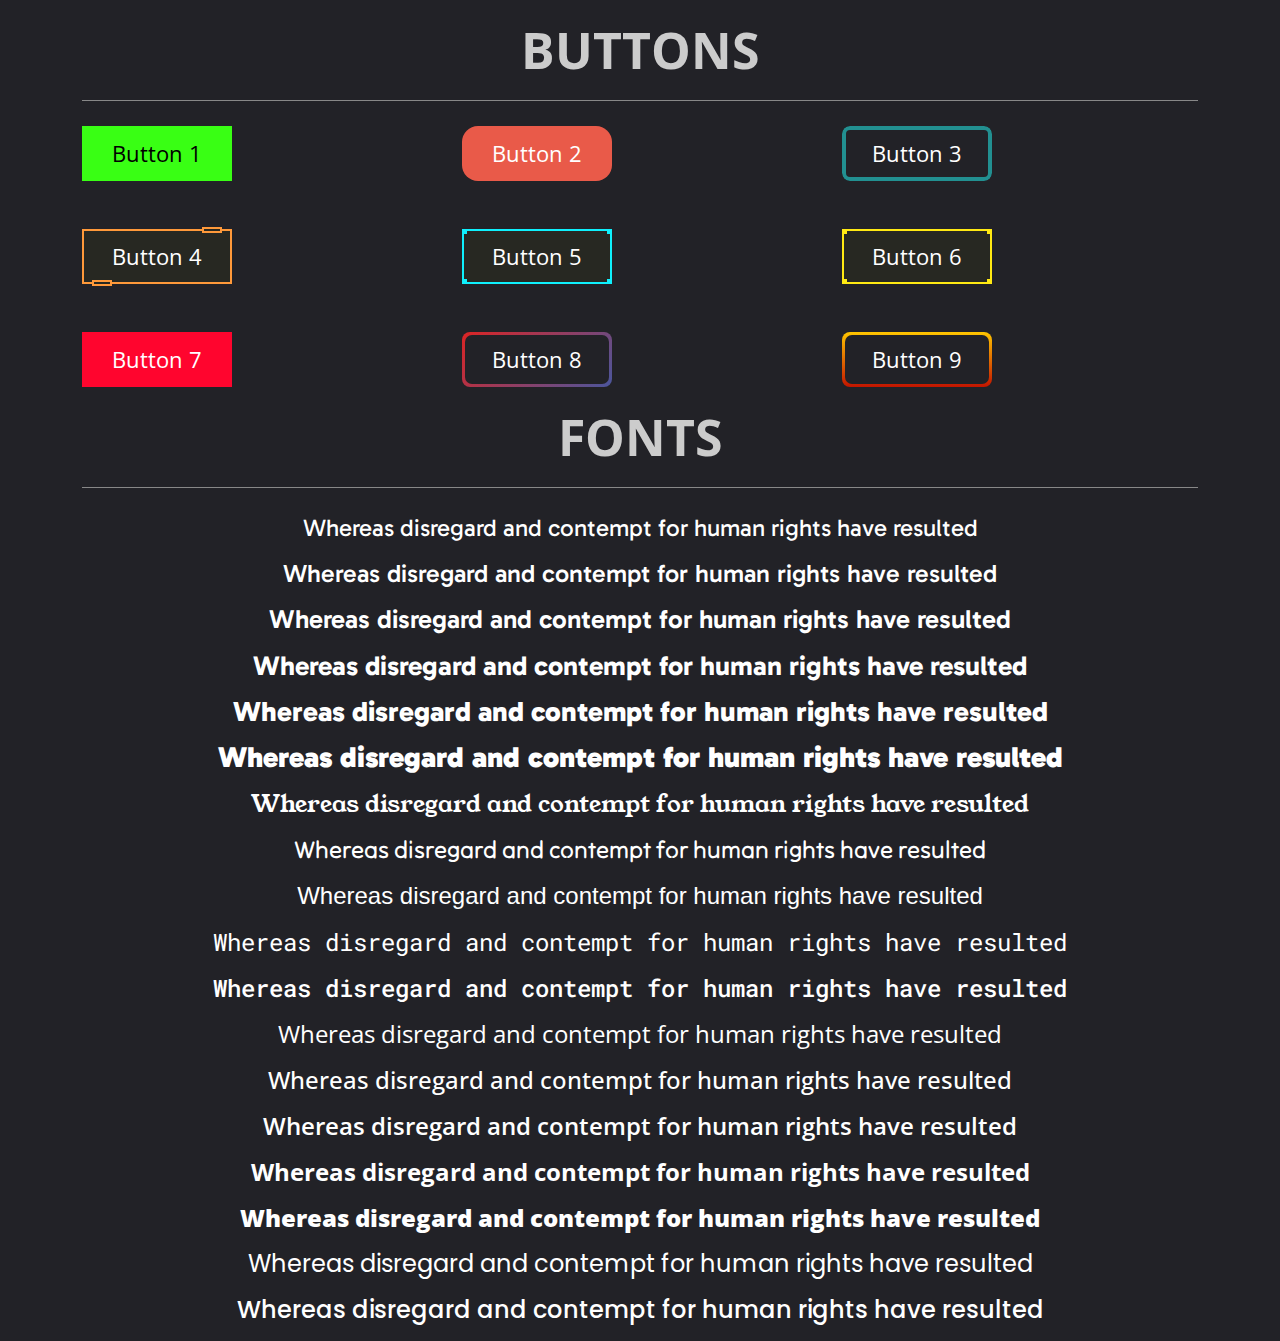
==== template/index.html @ b3e3c1cf "gradient btn" ====
<!DOCTYPE html>
<html lang="en" dir="ltr">
  <head>
    <meta charset="utf-8">
    <meta name="viewport" content="width=device-width, initial-scale=1.0">
    <title>Template</title>

    <link href="./assets/bootstrap.css" rel="stylesheet">
    <script src="./assets/jQuery.js"></script>

    <link href="./assets/fonts.css" rel="stylesheet">
    <link href="./styles.css" rel="stylesheet">

  </head>
  <body>

    <div class="container">
      <div class="row">

        <div class="col-12">
          <h1 class="title-head">Buttons</h1>
        </div>
        <div class="col-12">
          <div class="row gy-5">
            <div class="col-4">
              <button class="button button-1 sm-btn">Button 1</button>
            </div>
            <div class="col-4">
              <button class="button button-2">Button 2</button>
            </div>
            <div class="col-4">
              <button class="button button-3 full-btn">Button 3</button>
            </div>
            <div class="col-4">
              <button class="button button-4 sm-btn"><span>Button 4</span><i></i></button>
            </div>
            <div class="col-4">
              <button class="button button-5"><span>Button 5</span><i></i><i></i></button>
            </div>
            <div class="col-4">
              <button class="button button-5 button-6 full-btn"><span>Button 6</span><i></i><i></i></button>
            </div>
            <div class="col-4">
              <button class="button button-5 button-7 sm-btn"><span>Button 7</span><i></i><i></i></button>
            </div>
            <div class="col-4">
              <button class="button button-8"><span>Button 8</span></button>
            </div>
            <div class="col-4">
              <button class="button button-9 full-btn"><span>Button 9</span></button>
            </div>
          </div>
        </div>





        <div class="col-12">
          <h1 class="title-head">Fonts</h1>
        </div>
        <div class="col-12">
          <p class="fonts-para font-1">Whereas disregard and contempt for human rights have resulted</p>
        </div>
        <div class="col-12">
          <p class="fonts-para font-2">Whereas disregard and contempt for human rights have resulted</p>
        </div>
        <div class="col-12">
          <p class="fonts-para font-3">Whereas disregard and contempt for human rights have resulted</p>
        </div>
        <div class="col-12">
          <p class="fonts-para font-4">Whereas disregard and contempt for human rights have resulted</p>
        </div>
        <div class="col-12">
          <p class="fonts-para font-5">Whereas disregard and contempt for human rights have resulted</p>
        </div>
        <div class="col-12">
          <p class="fonts-para font-6">Whereas disregard and contempt for human rights have resulted</p>
        </div>
        <div class="col-12">
          <p class="fonts-para font-7">Whereas disregard and contempt for human rights have resulted</p>
        </div>
        <div class="col-12">
          <p class="fonts-para font-8">Whereas disregard and contempt for human rights have resulted</p>
        </div>
        <div class="col-12">
          <p class="fonts-para font-9">Whereas disregard and contempt for human rights have resulted</p>
        </div>
        <div class="col-12">
          <p class="fonts-para font-10">Whereas disregard and contempt for human rights have resulted</p>
        </div>
        <div class="col-12">
          <p class="fonts-para font-11">Whereas disregard and contempt for human rights have resulted</p>
        </div>
        <div class="col-12">
          <p class="fonts-para font-12">Whereas disregard and contempt for human rights have resulted</p>
        </div>
        <div class="col-12">
          <p class="fonts-para font-13">Whereas disregard and contempt for human rights have resulted</p>
        </div>
        <div class="col-12">
          <p class="fonts-para font-14">Whereas disregard and contempt for human rights have resulted</p>
        </div>
        <div class="col-12">
          <p class="fonts-para font-15">Whereas disregard and contempt for human rights have resulted</p>
        </div>
        <div class="col-12">
          <p class="fonts-para font-16">Whereas disregard and contempt for human rights have resulted</p>
        </div>
        <div class="col-12">
          <p class="fonts-para font-17">Whereas disregard and contempt for human rights have resulted</p>
        </div>
        <div class="col-12">
          <p class="fonts-para font-18">Whereas disregard and contempt for human rights have resulted</p>
        </div>

      </div>
    </div>
  </body>

  <script src="./index.js"></script>
</html>
---- template/assets/fonts.css ----
@font-face {
  font-family: 'Gabarito';
  font-weight: 400;
  src: url("fonts/Gabarito-Regular.ttf") format("truetype");
}
@font-face {
  font-family: 'Gabarito-500';
  font-weight: 500;
  src: url("fonts/Gabarito-Medium.ttf") format("truetype");
}
@font-face {
  font-family: 'Gabarito-600';
  font-weight: 600;
  src: url("fonts/Gabarito-SemiBold.ttf") format("truetype");
}
@font-face {
  font-family: 'Gabarito-700';
  font-weight: 700;
  src: url("fonts/Gabarito-Bold.ttf") format("truetype");
}
@font-face {
  font-family: 'Gabarito-800';
  font-weight: 800;
  src: url("fonts/Gabarito-ExtraBold.ttf") format("truetype");
}
@font-face {
  font-family: 'Gabarito-900';
  font-weight: 900;
  src: url("fonts/Gabarito-Black.ttf") format("truetype");
}

@font-face {
  font-family: 'Young Serif';
  src: url("fonts/YoungSerif-Regular.ttf") format("truetype");
}

@font-face {
  font-family: 'Tilt Neon';
  src: url("fonts/TiltNeon-Regular.ttf") format("truetype");
}

@font-face {
  font-family: 'Roboto Mono';
  font-weight: 400;
  src: url("fonts/RobotoMono-Regular.ttf") format("truetype");
}
@font-face {
  font-family: 'Roboto Mono-500';
  font-weight: 500;
  src: url("fonts/RobotoMono-Medium.ttf") format("truetype");
}

@font-face {
  font-family: 'IBM Plex Sans';
  font-weight: 400;
  src: url("fonts/IBMPlexSans-Regular.ttf") format("truetype");
}
@font-face {
  font-family: 'IBM Plex Sans-500';
  font-weight: 500;
  src: url("fonts/IBMPlexSans-Medium.ttf") format("truetype");
}


@font-face {
  font-family: 'Open Sans';
  font-weight: 400;
  src: url("fonts/OpenSans-Regular.ttf") format("truetype");
}
@font-face {
  font-family: 'Open Sans-500';
  font-weight: 500;
  src: url("fonts/OpenSans-Medium.ttf") format("truetype");
}
@font-face {
  font-family: 'Open Sans-600';
  font-weight: 600;
  src: url("fonts/OpenSans-SemiBold.ttf") format("truetype");
}
@font-face {
  font-family: 'Open Sans-700';
  font-weight: 700;
  src: url("fonts/OpenSans-Bold.ttf") format("truetype");
}
@font-face {
  font-family: 'Open Sans-800';
  font-weight: 800;
  src: url("fonts/OpenSans-ExtraBold.ttf") format("truetype");
}


@font-face {
  font-family: 'Poppins';
  font-weight: 400;
  src: url("fonts/Poppins-Regular.ttf") format("truetype");
}
@font-face {
  font-family: 'Poppins-500';
  font-weight: 500;
  src: url("fonts/Poppins-Medium.ttf") format("truetype");
}
---- template/styles.css ----
body{
  background: #222227;
  box-sizing: border-box;

}




h1.title-head{
  display: block;
  position: relative;
  color: #ccc;
  text-align: center;
  /* https://www.w3schools.com/cssref/pr_padding.php */
  padding-bottom: 25px;
  /* https://www.w3schools.com/cssref/pr_margin.php */
  margin: 25px 0;
  border-bottom: solid 1px #888;
  text-transform: uppercase;

  /* font: font-weight font-size/line-height font-family; */
  font: 700 50px/50px 'Open Sans-700', sans-serif;
}


/*******************************
 *     Button examoles         *
 *******************************/

.button{
  --radius: 8px;
  --color:  #000;
  --bg:  #a2cdff;
  --duration: .4s;

  position: relative;
  display: flex;
  flex-direction:row;
  justify-content:center;
  align-items:center;
  user-select: none;
  -webkit-user-select: none;
  cursor: pointer;
  color: var(--color);
  background-color: var(--bg);
  /* border: 1px solid #759ae1; */
  border-radius: var(--radius);
  font: 400 22px/25px 'Open Sans', sans-serif;
  transition: var(--duration) ease;
  transition-property: color, background-color, border-color, box-shadow;

  padding: 15px 30px;
  outline: none;
  border:none;
}
.button:hover {
  --bg: #F3F4F6;
}
.button:focus {
  outline: none;
}

.button.button-1{
  --bg:  #39FF14;
  --radius : 0;
  --duration: .15s;
  --delay: .15s;
  transition:
    border-top-left-radius var(--duration) var(--delay) ease-out,
    border-top-right-radius var(--duration) calc(var(--delay) * 2) ease-out,
    border-bottom-right-radius var(--duration) calc(var(--delay) * 3) ease-out,
    border-bottom-left-radius var(--duration) calc(var(--delay) * 4) ease-out,
    background calc(var(--duration) * 4) steps(4, jump-end),
    color calc(var(--duration) * 4), border-color calc(var(--duration) * 4), box-shadow calc(var(--duration) * 4);
}
.button.button-1:hover,
.button.button-1:focus {
  --radius : 16px;
  --bg:  #fff;
}


.button.button-2{
  --bg:  #E95A49;
  --color:  #fff;
  --radius: 16px;
  --duration: .15s;
  --delay: .15s;
  transition:
    border-top-left-radius var(--duration) var(--delay) ease-out,
    border-top-right-radius var(--duration) calc(var(--delay) * 2) ease-out,
    border-bottom-right-radius var(--duration) calc(var(--delay) * 3) ease-out,
    border-bottom-left-radius var(--duration) calc(var(--delay) * 4) ease-out,
    background calc(var(--duration) * 4) steps(4, jump-end),
    color calc(var(--duration) * 4), border-color calc(var(--duration) * 4), box-shadow calc(var(--duration) * 4);
}
.button.button-2:hover,
.button.button-2:focus {
  --radius : 0;
  --color:  #000;
  --bg:  #fff;
}


.button.button-3 {
  --bg:  #229091;
  --color:  #fff;
  --_g: linear-gradient(var(--bg) 0 0) no-repeat;
  box-shadow: 0 0 0 4px inset var(--bg);
  background:
    var(--_g) calc(var(--_p,0%) - 100%) 0%,
    var(--_g) calc(200% - var(--_p,0%)) 0%,
    var(--_g) calc(var(--_p,0%) - 100%) 100%,
    var(--_g) calc(200% - var(--_p,0%)) 100%;
  background-size: 50.5% calc(var(--_p,0%)/2 + .5%);
  transition: background-size .4s, background-position 0s .4s,color;
}
.button.button-3:hover,
.button.button-3:focus {
  --_p: 100%;
  transition: background-position .4s, background-size 0s;
}

.button.button-4{
  --radius : 0;
  --bg:  #ff993a;
  --clr : var(--bg);
  --color:  #fff;
}
.button.button-4:focus{
  --bg:  #fff;
}
.button.button-4::before {
  content: "";
  position: absolute;
  inset: 2px;
  background: #272822;
}

.button.button-4 span {
  position: relative;
  z-index: 1;
}
.button.button-4 i {
  position: absolute;
  inset: 0;
  display: block;
}

.button.button-4 i::before,.button.button-4 i::after {
  content: "";
  position: absolute;
  width: 20px;
  height: 6px;
  right: 10px;
  top: -2px;
  border: 2px solid var(--clr);
  background: #272822;
  transition: all var(--duration);
}
.button.button-4 i::after {
  left: 10px;
  bottom: -2px;
  right:initial;
  top:initial;
}

.button.button-4:hover i::before,.button.button-4:hover i::after {
  width: 25px;
  right: calc(100% - 35px);
}
.button.button-4:hover i::after {
  width: 25px;
  left: calc(100% - 35px);
}




.button.button-5{
  --bg:  #0FF0FC;
  --radius : 0;
  --clr : var(--bg);
  --color:  #fff;
  --size: 5px;
}
.button.button-5:focus{
  --bg:  #fff;
}
.button.button-5::before {
  content: "";
  position: absolute;
  inset: 2px;
  background: #272822;
}

.button.button-5 span {
  position: relative;
  z-index: 1;
}
.button.button-5 i {
  position: absolute;
  inset: 0;
  display: block;
}

.button.button-5 i::before,.button.button-5 i::after {
  content: "";
  position: absolute;
  width: var(--size);
  height: var(--size);
  right: 0;
  top: 0;
  background: var(--clr);
  transition: all var(--duration);
}
.button.button-5 i::after {
  left: 0;
  bottom: 0;
  right:initial;
  top:initial;
}

.button.button-5 i:nth-child(2)::before {
  bottom: 0;
  top:initial;
}
.button.button-5 i:nth-child(2)::after {
  top: 0;
  bottom:initial;
}

.button.button-5:hover i::before,
.button.button-5:hover i::after {
  --size : 3px;
  width: 100%;
}

.button.button-5:hover i:nth-child(2)::before,
.button.button-5:hover i:nth-child(2)::after{
  width:var(--size);
  height: 100%;
}



.button.button-6{
  --bg:  #ffe913;
  --size : 5px;
}
.button.button-6:focus{
  --bg:  #fff;
  --color: #ffe913;
}
.button.button-6:hover i::before,.button.button-6:hover i::after {
  --size : 50%;
  width: var(--size);
}
.button.button-6:hover i:nth-child(2)::before,
.button.button-6:hover i:nth-child(2)::after{
  height:var(--size);
}

.button.button-7{
  --bg:  #ff052e;
  --size : 50%;
  /* --color: #000; */
}
.button.button-7:focus{
  --bg:  #fff;
  --color: #ff052e;
}

.button.button-7:hover i::before,.button.button-7:hover i::after {
  --size : 5px;
  width: var(--size);
}
.button.button-7:hover i:nth-child(2)::before,
.button.button-7:hover i:nth-child(2)::after{
  height:var(--size);
}



@property --angle {
	syntax: '<angle>';
	initial-value: 0deg;
	inherits: false;
}
@-webkit-keyframes rotate-angle {
	from {--angle: 0deg;}
	to {--angle: 360deg;}
}
@keyframes rotate-angle {
	from {--angle: 0deg;}
	to {--angle: 360deg;}
}

.button.button-8{
  --pad : 3px;
  --c1 : #DC2424;
  --c2 : #4A569D;
  --bg:  --c1;
  --color:  #fff;
  background-image: linear-gradient(135deg, var(--c1), var(--c2)) ;
  &::after {
    position: absolute;
    top: var(--pad);
    left: var(--pad);
    bottom: var(--pad);
    right: var(--pad);
    background: #222227;
    content: '';
    z-index: 0;
    border-radius: calc(var(--radius) - 1px);
  }
}
.button.button-8:hover{
  background-image: linear-gradient(-135deg, var(--c1), var(--c2)) ;
}
.button.button-8 span{
  position: relative;
  z-index: 1;
}
.button.button-9{
  --pad : 3px;
  --c1 : #c21500;
  --c2 : #ffc500;
  --bg:  --c1;
  --color:  #fff;

  background-image: linear-gradient(135deg, var(--c1), var(--c2)) ;
  &::after {
    position: absolute;
    top: var(--pad);
    left: var(--pad);
    bottom: var(--pad);
    right: var(--pad);
    background: #222227;
    content: '';
    z-index: 0;
    border-radius: calc(var(--radius) - 1px);
  }

  @supports (background:paint(something)){
    background-image: -webkit-gradient(linear, left top, left bottom, from(var(--angle)), color-stop($c1), to($c2));
    background-image: -webkit-linear-gradient(var(--angle), var(--c1), var(--c2)) ;
    background-image: -o-linear-gradient(var(--angle), var(--c1), var(--c2)) ;
    background-image: linear-gradient(var(--angle), var(--c1), var(--c2)) ;
		-webkit-animation: 3s rotate-angle linear infinite normal;
		animation: 3s rotate-angle linear infinite normal;
	}
}

.button.button-9:hover{
  animation-direction: reverse;
}
.button.button-9 span{
  position: relative;
  z-index: 1;
}

.button.sm-btn{

}
.button.full-btn{
  /* width: 100%; */
}
/*******************************
 *       Font examoles         *
 *******************************/

.fonts-para {
  display: block;
  position: relative;
  color: #fff;
  text-align: center;
  font: 400 24px/30px sans-serif;
}
.fonts-para.font-1{
  font-family: 'Gabarito', sans-serif;
}
.fonts-para.font-2{
  font-size: 25px;
  font-family: 'Gabarito-500', sans-serif;
}
.fonts-para.font-3{
  font-size: 26px;
  font-family: 'Gabarito-600', sans-serif;
}
.fonts-para.font-4{
  font-size: 27px;
  font-family: 'Gabarito-700', sans-serif;
}
.fonts-para.font-5{
  font-size: 28px;
  font-family: 'Gabarito-800', sans-serif;
}
.fonts-para.font-6{
  font-size: 29px;
  font-family: 'Gabarito-900', sans-serif;
}

.fonts-para.font-7{
  font-family: 'Young Serif', sans-serif;
}
.fonts-para.font-8{
  font-family: 'Tilt Neon', sans-serif;
}
.fonts-para.font-9{
  font-family: 'Tilt Neon-500', sans-serif;
}
.fonts-para.font-10{
  font-family: 'Roboto Mono', sans-serif;
}
.fonts-para.font-11{
  font-family: 'Roboto Mono-500', sans-serif;
}

.fonts-para.font-12{
  font-family: 'Open Sans', sans-serif;
}
.fonts-para.font-13{
  font-family: 'Open Sans-500', sans-serif;
}
.fonts-para.font-14{
  font-family: 'Open Sans-600', sans-serif;
}
.fonts-para.font-15{
  font-family: 'Open Sans-700', sans-serif;
}
.fonts-para.font-16{
  font-family: 'Open Sans-800', sans-serif;
}
.fonts-para.font-17{
  font-family: 'Poppins', sans-serif;
}
.fonts-para.font-18{
  font-family: 'Poppins-500', sans-serif;
}
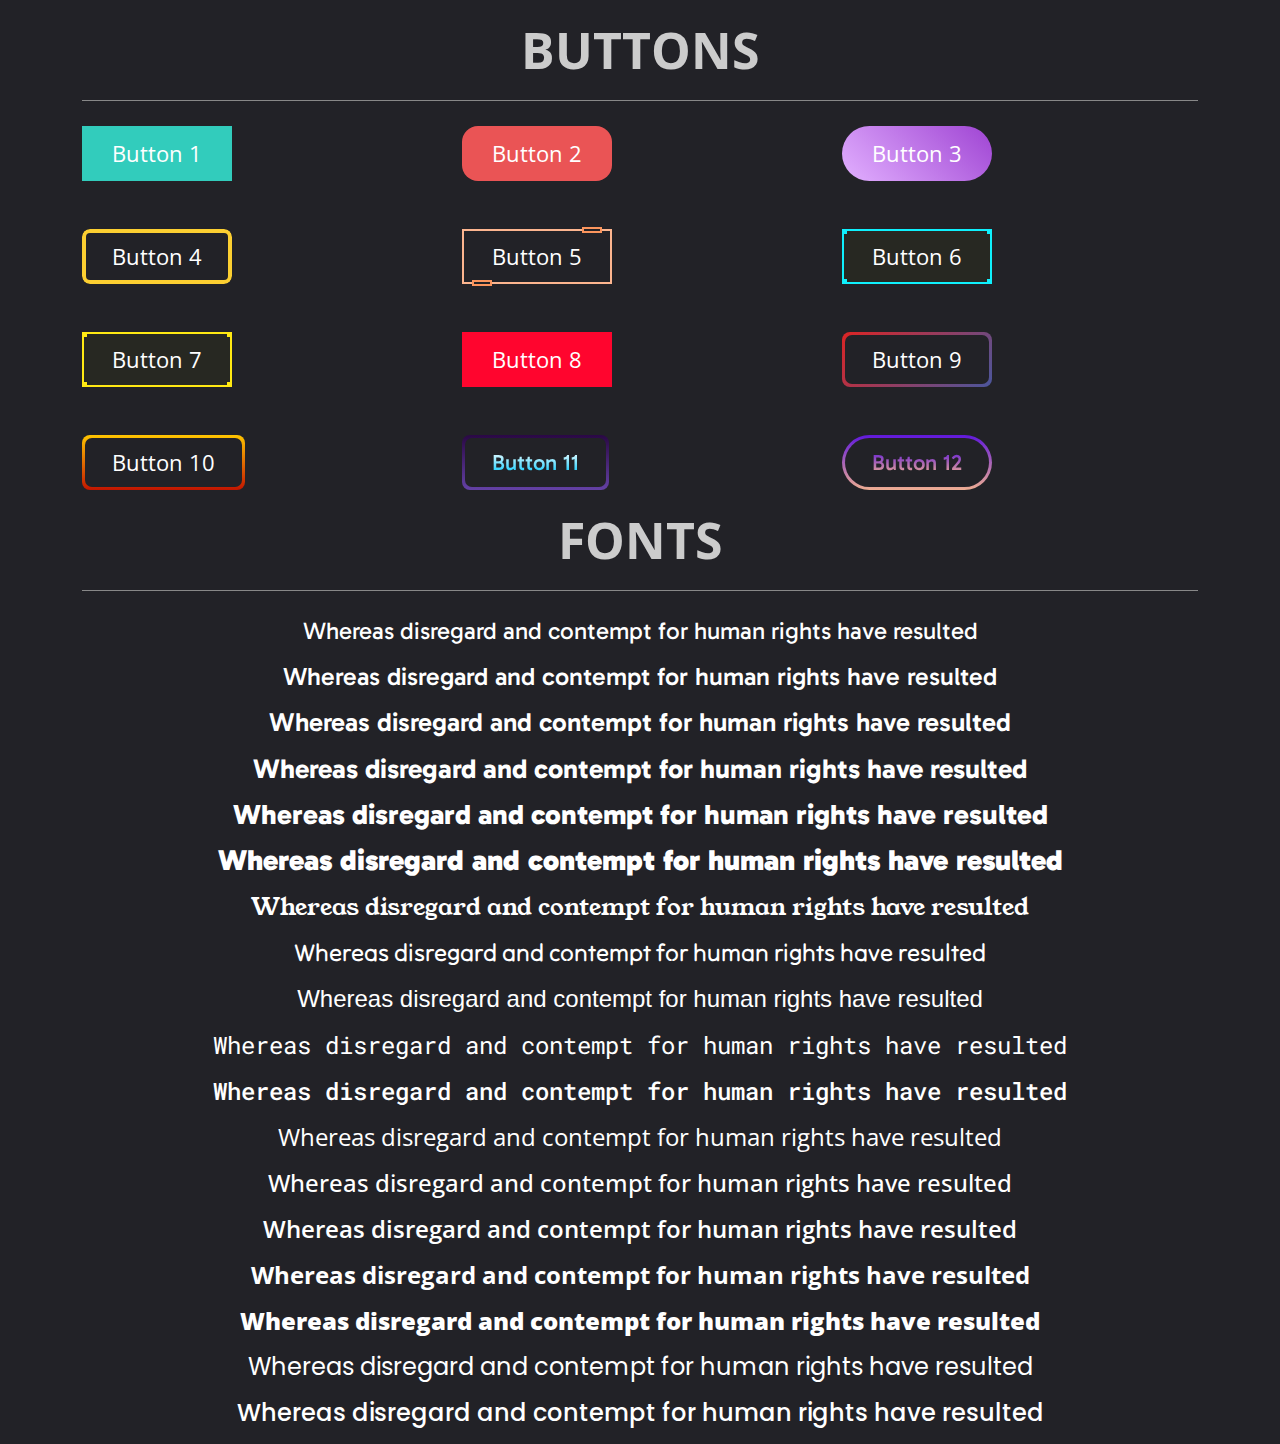
==== commit f346150a: "btn" ====
--- a/template/index.html
+++ b/template/index.html
@@ -29,25 +29,35 @@
               <button class="button button-2">Button 2</button>
             </div>
             <div class="col-4">
-              <button class="button button-3 full-btn">Button 3</button>
+              <button class="button button-2 button-3 full-btn">Button 3</button>
+            </div>
+
+            <div class="col-4">
+              <button class="button button-4 sm-btn">Button 4</button>
             </div>
             <div class="col-4">
-              <button class="button button-4 sm-btn"><span>Button 4</span><i></i></button>
+              <button class="button button-5"><span>Button 5</span><i></i></button>
             </div>
             <div class="col-4">
-              <button class="button button-5"><span>Button 5</span><i></i><i></i></button>
+              <button class="button button-6 full-btn"><span>Button 6</span><i></i><i></i></button>
             </div>
             <div class="col-4">
-              <button class="button button-5 button-6 full-btn"><span>Button 6</span><i></i><i></i></button>
+              <button class="button button-6 button-7 sm-btn"><span>Button 7</span><i></i><i></i></button>
             </div>
             <div class="col-4">
-              <button class="button button-5 button-7 sm-btn"><span>Button 7</span><i></i><i></i></button>
-            </div>
-            <div class="col-4">
-              <button class="button button-8"><span>Button 8</span></button>
+              <button class="button button-6 button-8"><span>Button 8</span><i></i><i></i></button>
             </div>
             <div class="col-4">
               <button class="button button-9 full-btn"><span>Button 9</span></button>
+            </div>
+            <div class="col-4">
+              <button class="button button-10 sm-btn"><span>Button 10</span></button>
+            </div>
+            <div class="col-4">
+              <button class="button button-10 button-11"><span>Button 11</span></button>
+            </div>
+            <div class="col-4">
+              <button class="button button-10 button-11 button-12 full-btn"><span>Button 12</span></button>
             </div>
           </div>
         </div>
--- a/template/styles.css
+++ b/template/styles.css
@@ -30,8 +30,8 @@
 
 .button{
   --radius: 8px;
-  --color:  #000;
-  --bg:  #a2cdff;
+  --color:  #fff;
+  --bg:  #32CCBC;
   --duration: .4s;
 
   position: relative;
@@ -55,14 +55,14 @@
   border:none;
 }
 .button:hover {
-  --bg: #F3F4F6;
+  --bg: #90F7EC;
+  --color:  #222;
 }
 .button:focus {
   outline: none;
 }
 
 .button.button-1{
-  --bg:  #39FF14;
   --radius : 0;
   --duration: .15s;
   --delay: .15s;
@@ -77,13 +77,11 @@
 .button.button-1:hover,
 .button.button-1:focus {
   --radius : 16px;
-  --bg:  #fff;
 }
 
 
 .button.button-2{
-  --bg:  #E95A49;
-  --color:  #fff;
+  --bg:  #EA5455;
   --radius: 16px;
   --duration: .15s;
   --delay: .15s;
@@ -98,14 +96,24 @@
 .button.button-2:hover,
 .button.button-2:focus {
   --radius : 0;
-  --color:  #000;
-  --bg:  #fff;
-}
-
-
-.button.button-3 {
-  --bg:  #229091;
-  --color:  #fff;
+  --bg:  #FEB692;
+}
+
+
+.button.button-3{
+  --radius: 30px;
+  --bg:  #E2B0FF;
+  --bg2:  #9F44D3;
+  background-image: linear-gradient(45deg, var(--bg), var(--bg2)) ;
+}
+.button.button-3:hover,
+.button.button-3:focus {
+  --bg2:  #E2B0FF;
+  --bg:  #9F44D3;
+}
+
+.button.button-4 {
+  --bg:  #FCCF31;
   --_g: linear-gradient(var(--bg) 0 0) no-repeat;
   box-shadow: 0 0 0 4px inset var(--bg);
   background:
@@ -116,61 +124,63 @@
   background-size: 50.5% calc(var(--_p,0%)/2 + .5%);
   transition: background-size .4s, background-position 0s .4s,color;
 }
-.button.button-3:hover,
-.button.button-3:focus {
+.button.button-4:hover,
+.button.button-4:focus {
   --_p: 100%;
+  --bg:  #F55555;
+  --color:  #fff;
   transition: background-position .4s, background-size 0s;
 }
 
-.button.button-4{
+.button.button-5{
   --radius : 0;
-  --bg:  #ff993a;
-  --clr : var(--bg);
-  --color:  #fff;
-}
-.button.button-4:focus{
-  --bg:  #fff;
-}
-.button.button-4::before {
+  --bg: #FCB58F;
+  --bg2: #FB955D;
+
+}
+.button.button-5:hover {
+  --color:  #fff;
+}
+.button.button-5::before {
   content: "";
   position: absolute;
   inset: 2px;
-  background: #272822;
-}
-
-.button.button-4 span {
+  background: #222227;
+}
+
+.button.button-5 span {
   position: relative;
   z-index: 1;
 }
-.button.button-4 i {
+.button.button-5 i {
   position: absolute;
   inset: 0;
   display: block;
 }
 
-.button.button-4 i::before,.button.button-4 i::after {
+.button.button-5 i::before,.button.button-5 i::after {
   content: "";
   position: absolute;
   width: 20px;
   height: 6px;
   right: 10px;
   top: -2px;
-  border: 2px solid var(--clr);
-  background: #272822;
+  border: 2px solid var(--bg2);
+  background: #222227;
   transition: all var(--duration);
 }
-.button.button-4 i::after {
+.button.button-5 i::after {
   left: 10px;
   bottom: -2px;
   right:initial;
   top:initial;
 }
 
-.button.button-4:hover i::before,.button.button-4:hover i::after {
+.button.button-5:hover i::before,.button.button-5:hover i::after {
   width: 25px;
   right: calc(100% - 35px);
 }
-.button.button-4:hover i::after {
+.button.button-5:hover i::after {
   width: 25px;
   left: calc(100% - 35px);
 }
@@ -178,34 +188,34 @@
 
 
 
-.button.button-5{
+.button.button-6{
   --bg:  #0FF0FC;
   --radius : 0;
   --clr : var(--bg);
   --color:  #fff;
   --size: 5px;
 }
-.button.button-5:focus{
+.button.button-6:focus{
   --bg:  #fff;
 }
-.button.button-5::before {
+.button.button-6::before {
   content: "";
   position: absolute;
   inset: 2px;
   background: #272822;
 }
 
-.button.button-5 span {
+.button.button-6 span {
   position: relative;
   z-index: 1;
 }
-.button.button-5 i {
+.button.button-6 i {
   position: absolute;
   inset: 0;
   display: block;
 }
 
-.button.button-5 i::before,.button.button-5 i::after {
+.button.button-6 i::before,.button.button-6 i::after {
   content: "";
   position: absolute;
   width: var(--size);
@@ -215,69 +225,69 @@
   background: var(--clr);
   transition: all var(--duration);
 }
-.button.button-5 i::after {
+.button.button-6 i::after {
   left: 0;
   bottom: 0;
   right:initial;
   top:initial;
 }
 
-.button.button-5 i:nth-child(2)::before {
+.button.button-6 i:nth-child(2)::before {
   bottom: 0;
   top:initial;
 }
-.button.button-5 i:nth-child(2)::after {
+.button.button-6 i:nth-child(2)::after {
   top: 0;
   bottom:initial;
 }
 
-.button.button-5:hover i::before,
-.button.button-5:hover i::after {
+.button.button-6:hover i::before,
+.button.button-6:hover i::after {
   --size : 3px;
   width: 100%;
 }
 
-.button.button-5:hover i:nth-child(2)::before,
-.button.button-5:hover i:nth-child(2)::after{
+.button.button-6:hover i:nth-child(2)::before,
+.button.button-6:hover i:nth-child(2)::after{
   width:var(--size);
   height: 100%;
 }
 
 
 
-.button.button-6{
+.button.button-7{
   --bg:  #ffe913;
   --size : 5px;
 }
-.button.button-6:focus{
+.button.button-7:focus{
   --bg:  #fff;
   --color: #ffe913;
 }
-.button.button-6:hover i::before,.button.button-6:hover i::after {
+.button.button-7:hover i::before,.button.button-7:hover i::after {
   --size : 50%;
   width: var(--size);
 }
-.button.button-6:hover i:nth-child(2)::before,
-.button.button-6:hover i:nth-child(2)::after{
+.button.button-7:hover i:nth-child(2)::before,
+.button.button-7:hover i:nth-child(2)::after{
   height:var(--size);
 }
 
-.button.button-7{
+.button.button-8{
   --bg:  #ff052e;
   --size : 50%;
   /* --color: #000; */
 }
-.button.button-7:focus{
+.button.button-8:focus{
   --bg:  #fff;
   --color: #ff052e;
 }
 
-.button.button-7:hover i::before,.button.button-7:hover i::after {
+.button.button-8:hover i::before,.button.button-8:hover i::after {
   --size : 5px;
   width: var(--size);
 }
-.button.button-7:hover i:nth-child(2)::before,
-.button.button-7:hover i:nth-child(2)::after{
+.button.button-8:hover i:nth-child(2)::before,
+.button.button-8:hover i:nth-child(2)::after{
   height:var(--size);
 }
 
@@ -297,7 +307,7 @@
 	to {--angle: 360deg;}
 }
 
-.button.button-8{
+.button.button-9{
   --pad : 3px;
   --c1 : #DC2424;
   --c2 : #4A569D;
@@ -316,14 +326,14 @@
     border-radius: calc(var(--radius) - 1px);
   }
 }
-.button.button-8:hover{
+.button.button-9:hover{
   background-image: linear-gradient(-135deg, var(--c1), var(--c2)) ;
 }
-.button.button-8 span{
+.button.button-9 span{
   position: relative;
   z-index: 1;
 }
-.button.button-9{
+.button.button-10{
   --pad : 3px;
   --c1 : #c21500;
   --c2 : #ffc500;
@@ -344,23 +354,66 @@
   }
 
   @supports (background:paint(something)){
-    background-image: -webkit-gradient(linear, left top, left bottom, from(var(--angle)), color-stop($c1), to($c2));
+    background-image: -webkit-gradient(linear, left top, left bottom, from(var(--angle)), color-stop(var(--c1)), to(var(--c2)));
     background-image: -webkit-linear-gradient(var(--angle), var(--c1), var(--c2)) ;
     background-image: -o-linear-gradient(var(--angle), var(--c1), var(--c2)) ;
     background-image: linear-gradient(var(--angle), var(--c1), var(--c2)) ;
-		-webkit-animation: 3s rotate-angle linear infinite normal;
-		animation: 3s rotate-angle linear infinite normal;
+		-webkit-animation: 4s rotate-angle linear infinite normal;
+		animation: 4s rotate-angle linear infinite normal;
 	}
 }
 
-.button.button-9:hover{
+.button.button-10:hover{
   animation-direction: reverse;
 }
-.button.button-9 span{
+.button.button-10 span{
   position: relative;
   z-index: 1;
 }
 
+
+.button.button-11{
+  --c1 : #6441A5;
+  --c2 : #2a0845;
+}
+
+.button.button-11 span{
+  --c3 : #00C9FF;
+  --c4 : #fff;
+  font-family: 'Gabarito-500';
+  -webkit-text-fill-color: transparent;
+  -webkit-background-clip: text !important;
+  background-clip: text !important;
+
+  background: var(--c1);
+  background-image: linear-gradient(135deg,var(--c3), var(--c4));
+
+  -webkit-user-select: none;
+  -moz-user-select: none;
+  -ms-user-select: none;
+  user-select: none; /* Standard syntax */
+
+  @supports (background:paint(something)){
+    background-image: -webkit-gradient(linear, left top, left bottom, from(var(--angle)), color-stop(var(--c3)), to(var(--c4)));
+    background-image: -webkit-linear-gradient(var(--angle), var(--c3), var(--c4)) ;
+    background-image: -o-linear-gradient(var(--angle), var(--c3), var(--c4)) ;
+    background-image: linear-gradient(var(--angle), var(--c3), var(--c4)) ;
+		-webkit-animation: 4s rotate-angle linear infinite normal;
+		animation: 4s rotate-angle linear infinite normal;
+  }
+}
+
+.button.button-12{
+  --c1 : #EEAD92;
+  --c2 : #6018DC;
+  --radius : 30px;
+}
+.button.button-12 span{
+  --c3 : #EEAD92;
+  --c4 : #6018DC;
+ }
+
+ 
 .button.sm-btn{
 
 }
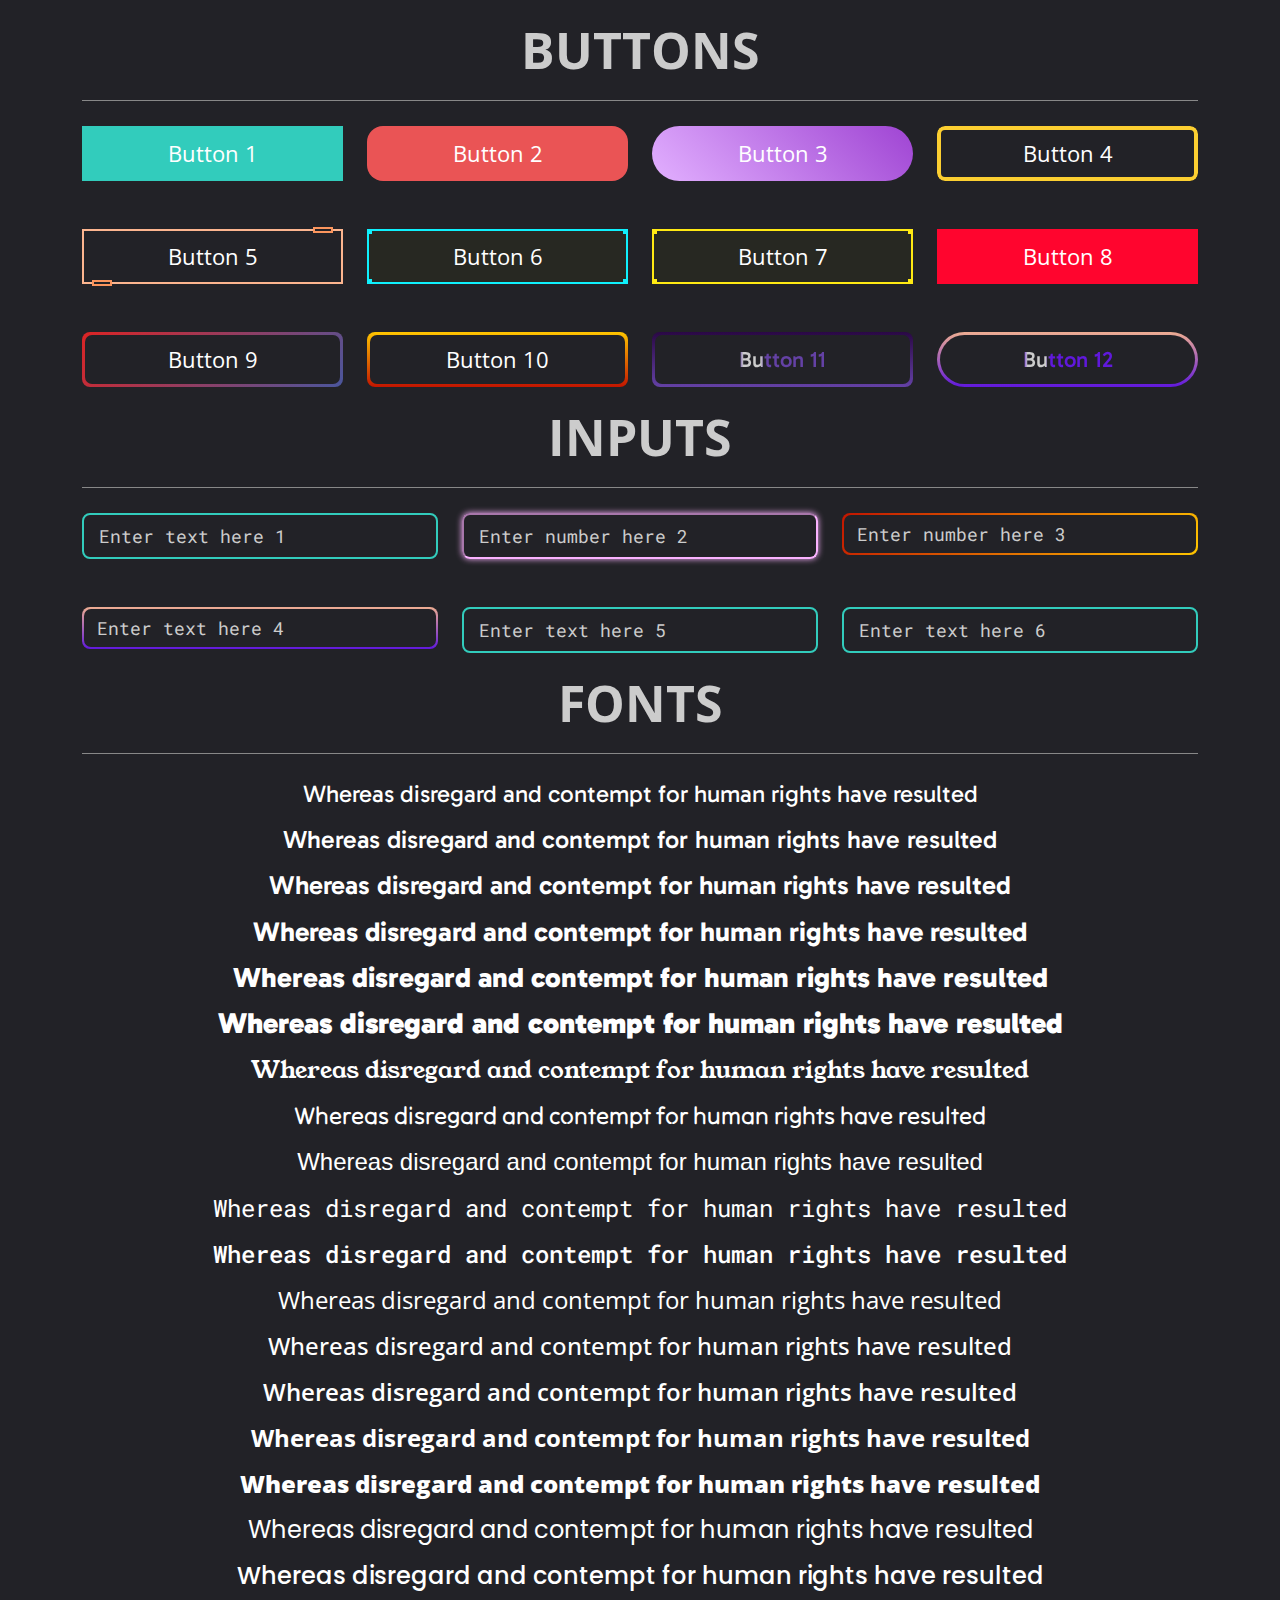
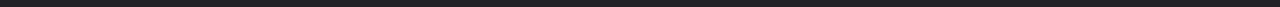
==== commit 94e091d4: "inputs" ====
--- a/template/index.html
+++ b/template/index.html
@@ -22,47 +22,77 @@
         </div>
         <div class="col-12">
           <div class="row gy-5">
-            <div class="col-4">
+            <div class="col-6 col-sm-6 col-md-4 col-lg-3">
               <button class="button button-1 sm-btn">Button 1</button>
             </div>
-            <div class="col-4">
+            <div class="col-6 col-sm-6 col-md-4 col-lg-3">
               <button class="button button-2">Button 2</button>
             </div>
-            <div class="col-4">
+            <div class="col-6 col-sm-6 col-md-4 col-lg-3">
               <button class="button button-2 button-3 full-btn">Button 3</button>
             </div>
 
-            <div class="col-4">
+            <div class="col-6 col-sm-6 col-md-4 col-lg-3">
               <button class="button button-4 sm-btn">Button 4</button>
             </div>
-            <div class="col-4">
+            <div class="col-6 col-sm-6 col-md-4 col-lg-3">
               <button class="button button-5"><span>Button 5</span><i></i></button>
             </div>
-            <div class="col-4">
+            <div class="col-6 col-sm-6 col-md-4 col-lg-3">
               <button class="button button-6 full-btn"><span>Button 6</span><i></i><i></i></button>
             </div>
-            <div class="col-4">
+            <div class="col-6 col-sm-6 col-md-4 col-lg-3">
               <button class="button button-6 button-7 sm-btn"><span>Button 7</span><i></i><i></i></button>
             </div>
-            <div class="col-4">
+            <div class="col-6 col-sm-6 col-md-4 col-lg-3">
               <button class="button button-6 button-8"><span>Button 8</span><i></i><i></i></button>
             </div>
-            <div class="col-4">
+            <div class="col-6 col-sm-6 col-md-4 col-lg-3">
               <button class="button button-9 full-btn"><span>Button 9</span></button>
             </div>
-            <div class="col-4">
+            <div class="col-6 col-sm-6 col-md-4 col-lg-3">
               <button class="button button-10 sm-btn"><span>Button 10</span></button>
             </div>
-            <div class="col-4">
+            <div class="col-6 col-sm-6 col-md-4 col-lg-3">
               <button class="button button-10 button-11"><span>Button 11</span></button>
             </div>
-            <div class="col-4">
+            <div class="col-6 col-sm-6 col-md-4 col-lg-3">
               <button class="button button-10 button-11 button-12 full-btn"><span>Button 12</span></button>
             </div>
           </div>
         </div>
 
 
+
+        <div class="col-12">
+          <h1 class="title-head">inputs</h1>
+        </div>
+        <div class="col-12">
+          <div class="row gy-5">
+            <div class="col-12 col-md-6 col-lg-4">
+              <input class="input" type="text" placeholder="Enter text here 1" autofocus>
+            </div>
+            <div class="col-12 col-md-6 col-lg-4">
+              <input class="input input-2" type="number" placeholder="Enter number here 2">
+            </div>
+            <div class="col-12 col-md-6 col-lg-4">
+              <div class="input-box input-box-1">
+                <input class="input" type="number"  placeholder="Enter number here 3">
+              </div>
+            </div>
+            <div class="col-12 col-md-6 col-lg-4">
+              <div class="input-box input-box-1 input-box-2">
+                <input class="input input-4" type="text"  placeholder="Enter text here 4">
+              </div>
+            </div>
+            <div class="col-12 col-md-6 col-lg-4">
+              <input class="input input-5" type="text" placeholder="Enter text here 5">
+            </div>
+            <div class="col-12 col-md-6 col-lg-4">
+              <input class="input input-6" type="text" placeholder="Enter text here 6">
+            </div>
+          </div>
+        </div>
 
 
 
--- a/template/styles.css
+++ b/template/styles.css
@@ -53,6 +53,7 @@
   padding: 15px 30px;
   outline: none;
   border:none;
+  width: 100%;
 }
 .button:hover {
   --bg: #90F7EC;
@@ -307,11 +308,13 @@
 	to {--angle: 360deg;}
 }
 
+
+
 .button.button-9{
   --pad : 3px;
   --c1 : #DC2424;
   --c2 : #4A569D;
-  --bg:  --c1;
+  --bg:  var(--c1);
   --color:  #fff;
   background-image: linear-gradient(135deg, var(--c1), var(--c2)) ;
   &::after {
@@ -337,10 +340,10 @@
   --pad : 3px;
   --c1 : #c21500;
   --c2 : #ffc500;
-  --bg:  --c1;
+  --bg:  var(--c1);
   --color:  #fff;
 
-  background-image: linear-gradient(135deg, var(--c1), var(--c2)) ;
+  background-image: linear-gradient(135deg, var(--c1), var(--c2));
   &::after {
     position: absolute;
     top: var(--pad);
@@ -372,14 +375,28 @@
 }
 
 
+@property --distance {
+	syntax: '<percentage>';
+	initial-value: 0%;
+	inherits: false;
+}
+@-webkit-keyframes move-forward {
+  from {--distance: 0;}
+	to {--distance: 100;}
+}
+@keyframes move-forward {
+	from {--distance: 0%;}
+	to {--distance: 100%;}
+}
+
 .button.button-11{
   --c1 : #6441A5;
   --c2 : #2a0845;
 }
 
 .button.button-11 span{
-  --c3 : #00C9FF;
-  --c4 : #fff;
+  --c3 : #6441A5;
+  --c4 : #ccc;
   font-family: 'Gabarito-500';
   -webkit-text-fill-color: transparent;
   -webkit-background-clip: text !important;
@@ -387,39 +404,155 @@
 
   background: var(--c1);
   background-image: linear-gradient(135deg,var(--c3), var(--c4));
-
   -webkit-user-select: none;
   -moz-user-select: none;
   -ms-user-select: none;
   user-select: none; /* Standard syntax */
 
   @supports (background:paint(something)){
-    background-image: -webkit-gradient(linear, left top, left bottom, from(var(--angle)), color-stop(var(--c3)), to(var(--c4)));
-    background-image: -webkit-linear-gradient(var(--angle), var(--c3), var(--c4)) ;
-    background-image: -o-linear-gradient(var(--angle), var(--c3), var(--c4)) ;
-    background-image: linear-gradient(var(--angle), var(--c3), var(--c4)) ;
-		-webkit-animation: 4s rotate-angle linear infinite normal;
-		animation: 4s rotate-angle linear infinite normal;
+    background-image:-webkit-gradient(linear,left top, right top,from(var(--c3)),color-stop(var(--c4)),color-stop(var(--c4)),to(var(--c3)));
+    background-image:-o-linear-gradient(left,var(--c3) var(--distance),var(--c4) calc(var(--distance) + 5%),var(--c4) calc(var(--distance) + 25%),var(--c3) calc(var(--distance) + 30%));
+    background-image:linear-gradient(90deg,var(--c3) var(--distance),var(--c4) calc(var(--distance) + 5%),var(--c4) calc(var(--distance) + 25%),var(--c3) calc(var(--distance) + 30%));
+    background-image:linear-gradient(90deg,var(--c3) var(--distance),var(--c4) calc(var(--distance) + 5%),var(--c4) calc(var(--distance) + 25%),var(--c3) calc(var(--distance) + 30%));
+		-webkit-animation: 3s move-forward linear infinite normal;
+		animation: 3s move-forward linear infinite normal;
   }
 }
 
 .button.button-12{
-  --c1 : #EEAD92;
-  --c2 : #6018DC;
+  --c1 : #6018DC;
+  --c2 : #EEAD92;
   --radius : 30px;
 }
 .button.button-12 span{
-  --c3 : #EEAD92;
-  --c4 : #6018DC;
- }
-
- 
+  --c3 : #6018DC;
+  --c4 : #ccc;
+ }
+
+
 .button.sm-btn{
 
 }
 .button.full-btn{
   /* width: 100%; */
 }
+
+
+
+/*******************************
+ *       Input examoles         *
+ *******************************/
+
+
+ .input{
+   --radius: 8px;
+   --br-width: 2px;
+   --color:  #fff;
+   --border-color:  #32CCBC;
+   --duration: .4s;
+   --width: 100%;
+
+   position: relative;
+   display: block;
+   color: var(--color);
+   background:transparent;
+   border:solid var(--br-width) var(--border-color);
+   border-radius: var(--radius);
+   font: 400 18px/22px 'Roboto Mono', sans-serif;
+   transition: var(--duration) ease;
+   transition-property: color, border-color, box-shadow;
+   outline:none;
+   padding: 10px 15px;
+   width: var(--width);
+ }
+ .input:hover {
+   --border-color: #90F7EC;
+ }
+ .input::placeholder{
+   color: #ccc;
+ }
+ .input::-webkit-outer-spin-button,
+ .input::-webkit-inner-spin-button {
+   -webkit-appearance: none;
+   margin: 0;
+ }
+ .input[type=number] {
+   -moz-appearance: textfield;
+ }
+ .input.input-2{
+   --border-color:  #FAB2FF;
+   border-style:inset;
+   box-shadow:0 0 6px 0 var(--border-color);
+ }
+ .input.input-2:hover{
+   box-shadow:0 0 12px 0 var(--border-color);
+ }
+
+
+ .input-box{
+   position: relative;
+   display: flex;
+   flex-direction:row;
+   justify-content:center;
+   align-items:center;
+ }
+
+ .input-box.input-box-1{
+   --pad : 2px;
+   --c1 : #c21500;
+   --c2 : #ffc500;
+   --radius : 8px;
+
+   background: var(--c1);
+   background-image: linear-gradient(135deg,var(--c1), var(--c2));
+   border-radius: var(--radius);
+
+   &::after {
+     display: block;
+     position: absolute;
+     top: var(--pad);
+     left: var(--pad);
+     bottom: var(--pad);
+     right: var(--pad);
+     background:#222227;
+     content: '';
+     z-index: 1;
+     border-radius: calc(var(--radius) - 1px);
+   }
+ }
+
+  .input-box.input-box-1:hover{
+    @supports (background:paint(something)){
+      background-image: -webkit-gradient(linear, left top, left bottom, from(var(--angle)), color-stop(var(--c1)), to(var(--c2)));
+      background-image: -webkit-linear-gradient(var(--angle), var(--c1), var(--c2)) ;
+      background-image: -o-linear-gradient(var(--angle), var(--c1), var(--c2)) ;
+      background-image: linear-gradient(var(--angle), var(--c1), var(--c2)) ;
+  		-webkit-animation: 4s rotate-angle linear infinite normal;
+  		animation: 4s rotate-angle linear infinite normal;
+  	}
+  }
+
+  .input-box.input-box-1 .input{
+   border : none;
+   --radius : 0;
+   z-index: 2;
+ }
+
+ .input-box.input-box-2{
+   --c1 : #6018DC;
+   --c2 : #EEAD92;
+
+   @supports (background:paint(something)){
+     background-image: -webkit-gradient(linear, left top, left bottom, from(var(--angle)), color-stop(var(--c1)), to(var(--c2)));
+     background-image: -webkit-linear-gradient(var(--angle), var(--c1), var(--c2)) ;
+     background-image: -o-linear-gradient(var(--angle), var(--c1), var(--c2)) ;
+     background-image: linear-gradient(var(--angle), var(--c1), var(--c2)) ;
+ 		-webkit-animation: 4s rotate-angle linear infinite normal;
+ 		animation: 4s rotate-angle linear infinite normal;
+ 	}
+ }
+
+
 /*******************************
  *       Font examoles         *
  *******************************/
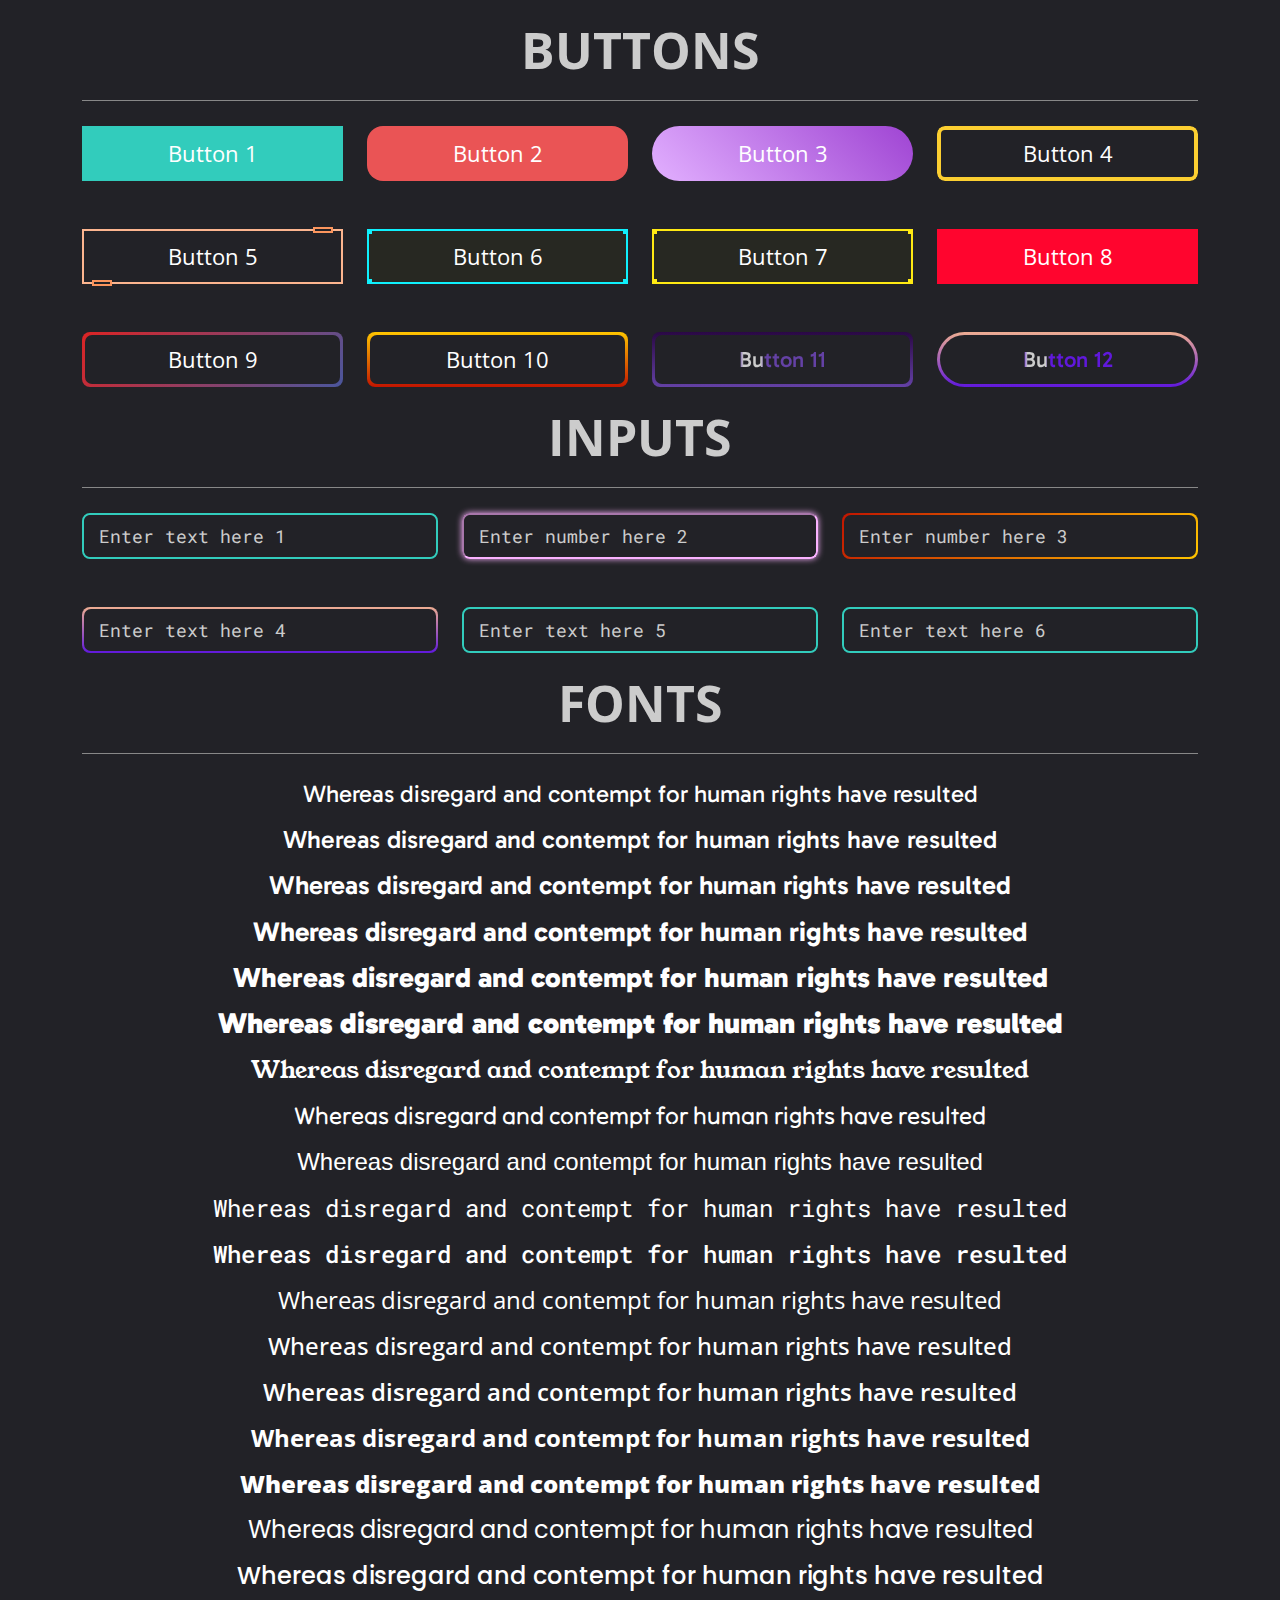
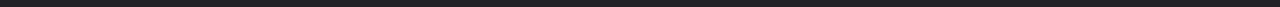
==== commit a7b907d1: "input style pattern changed" ====
--- a/template/index.html
+++ b/template/index.html
@@ -70,26 +70,34 @@
         <div class="col-12">
           <div class="row gy-5">
             <div class="col-12 col-md-6 col-lg-4">
-              <input class="input" type="text" placeholder="Enter text here 1" autofocus>
-            </div>
-            <div class="col-12 col-md-6 col-lg-4">
-              <input class="input input-2" type="number" placeholder="Enter number here 2">
-            </div>
-            <div class="col-12 col-md-6 col-lg-4">
-              <div class="input-box input-box-1">
-                <input class="input" type="number"  placeholder="Enter number here 3">
+              <div class="input input-1">
+                <input type="text" placeholder="Enter text here 1" autofocus>
               </div>
             </div>
             <div class="col-12 col-md-6 col-lg-4">
-              <div class="input-box input-box-1 input-box-2">
-                <input class="input input-4" type="text"  placeholder="Enter text here 4">
+              <div class="input input-2">
+                <input type="number" placeholder="Enter number here 2">
               </div>
             </div>
             <div class="col-12 col-md-6 col-lg-4">
-              <input class="input input-5" type="text" placeholder="Enter text here 5">
+              <div class="input input-3">
+                <input type="number"  placeholder="Enter number here 3">
+              </div>
             </div>
             <div class="col-12 col-md-6 col-lg-4">
-              <input class="input input-6" type="text" placeholder="Enter text here 6">
+              <div class="input input-4">
+                <input type="text"  placeholder="Enter text here 4">
+              </div>
+            </div>
+            <div class="col-12 col-md-6 col-lg-4">
+              <div class="input input-5">
+                <input type="text"  placeholder="Enter text here 5">
+              </div>
+            </div>
+            <div class="col-12 col-md-6 col-lg-4">
+              <div class="input input-6">
+                <input type="text"  placeholder="Enter text here 6">
+              </div>
             </div>
           </div>
         </div>
--- a/template/styles.css
+++ b/template/styles.css
@@ -449,98 +449,81 @@
    --br-width: 2px;
    --color:  #fff;
    --border-color:  #32CCBC;
+   --bg : #222227;
    --duration: .4s;
    --width: 100%;
 
-   position: relative;
-   display: block;
-   color: var(--color);
-   background:transparent;
-   border:solid var(--br-width) var(--border-color);
-   border-radius: var(--radius);
-   font: 400 18px/22px 'Roboto Mono', sans-serif;
-   transition: var(--duration) ease;
-   transition-property: color, border-color, box-shadow;
-   outline:none;
-   padding: 10px 15px;
-   width: var(--width);
- }
- .input:hover {
-   --border-color: #90F7EC;
- }
- .input::placeholder{
-   color: #ccc;
- }
- .input::-webkit-outer-spin-button,
- .input::-webkit-inner-spin-button {
-   -webkit-appearance: none;
-   margin: 0;
- }
- .input[type=number] {
-   -moz-appearance: textfield;
- }
- .input.input-2{
-   --border-color:  #FAB2FF;
-   border-style:inset;
-   box-shadow:0 0 6px 0 var(--border-color);
- }
- .input.input-2:hover{
-   box-shadow:0 0 12px 0 var(--border-color);
- }
-
-
- .input-box{
    position: relative;
    display: flex;
    flex-direction:row;
    justify-content:center;
    align-items:center;
- }
-
- .input-box.input-box-1{
-   --pad : 2px;
+   border:solid var(--br-width) var(--border-color);
+   border-radius: var(--radius);
+   transition: var(--duration) ease;
+   transition-property: color, border-color, box-shadow;
+   width: 100%;
+   overflow:hidden;
+ }
+ .input:hover {
+   --border-color: #90F7EC;
+ }
+
+ .input input{
+   position: relative;
+   display:block;
+   outline:none;
+   background: var(--bg);
+   width: var(--width);
+   border: none;
+   color: var(--color);
+   font: 400 18px/22px 'Roboto Mono', sans-serif;
+   padding: 10px 15px;
+   border-radius: calc(var(--radius) - 1px);
+
+   &::placeholder{
+     color: #ccc;
+   }
+   /* .input input */
+   &::-webkit-outer-spin-button,
+   &::-webkit-inner-spin-button {
+     -webkit-appearance: none;
+     margin: 0;
+   }
+   &[type=number] {
+     -moz-appearance: textfield;
+   }
+ }
+
+
+ .input.input-2{
+   --border-color:  #FAB2FF;
+   border-style:inset;
+   box-shadow:0 0 6px 0 var(--border-color);
+ }
+ .input.input-2:hover{
+   box-shadow:0 0 12px 0 var(--border-color);
+ }
+
+
+
+
+ .input.input-3{
    --c1 : #c21500;
    --c2 : #ffc500;
-   --radius : 8px;
-
-   background: var(--c1);
+
    background-image: linear-gradient(135deg,var(--c1), var(--c2));
-   border-radius: var(--radius);
-
-   &::after {
-     display: block;
-     position: absolute;
-     top: var(--pad);
-     left: var(--pad);
-     bottom: var(--pad);
-     right: var(--pad);
-     background:#222227;
-     content: '';
-     z-index: 1;
-     border-radius: calc(var(--radius) - 1px);
-   }
- }
-
-  .input-box.input-box-1:hover{
-    @supports (background:paint(something)){
-      background-image: -webkit-gradient(linear, left top, left bottom, from(var(--angle)), color-stop(var(--c1)), to(var(--c2)));
-      background-image: -webkit-linear-gradient(var(--angle), var(--c1), var(--c2)) ;
-      background-image: -o-linear-gradient(var(--angle), var(--c1), var(--c2)) ;
-      background-image: linear-gradient(var(--angle), var(--c1), var(--c2)) ;
-  		-webkit-animation: 4s rotate-angle linear infinite normal;
-  		animation: 4s rotate-angle linear infinite normal;
-  	}
-  }
-
-  .input-box.input-box-1 .input{
-   border : none;
-   --radius : 0;
-   z-index: 2;
- }
-
- .input-box.input-box-2{
+   padding:var(--br-width);
+   border:none;
+ }
+
+ .input.input-4{
    --c1 : #6018DC;
    --c2 : #EEAD92;
+
+   background-image: linear-gradient(135deg,var(--c1), var(--c2));
+   padding:var(--br-width);
+   border:none;
 
    @supports (background:paint(something)){
      background-image: -webkit-gradient(linear, left top, left bottom, from(var(--angle)), color-stop(var(--c1)), to(var(--c2)));
@@ -552,6 +535,18 @@
  	}
  }
 
+ .input.input-3:hover,.input.input-4:hover{
+   @supports (background:paint(something)){
+     background-image: -webkit-gradient(linear, left top, left bottom, from(var(--angle)), color-stop(var(--c1)), to(var(--c2)));
+     background-image: -webkit-linear-gradient(var(--angle), var(--c1), var(--c2)) ;
+     background-image: -o-linear-gradient(var(--angle), var(--c1), var(--c2)) ;
+     background-image: linear-gradient(var(--angle), var(--c1), var(--c2)) ;
+    -webkit-animation: 4s rotate-angle linear infinite normal;
+    animation: 4s rotate-angle linear infinite normal;
+  }
+ }
+
+
 
 /*******************************
  *       Font examoles         *
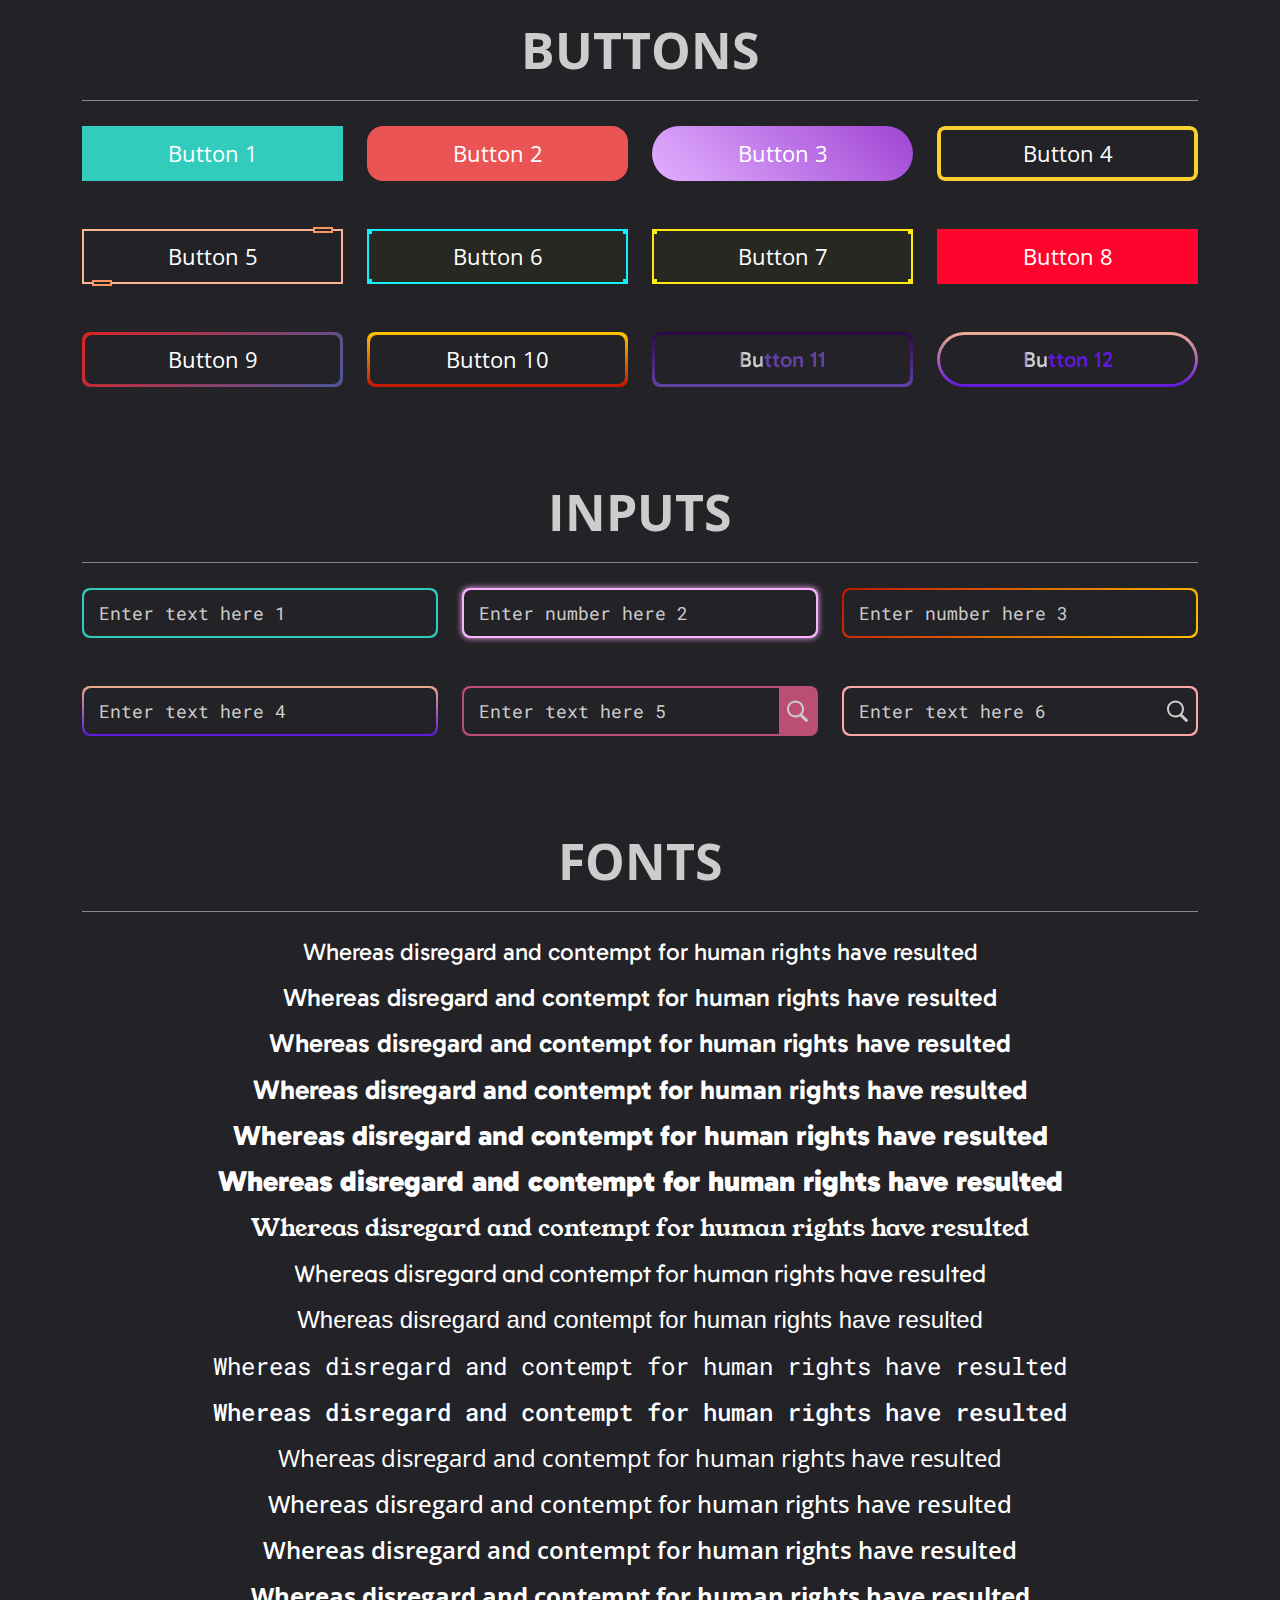
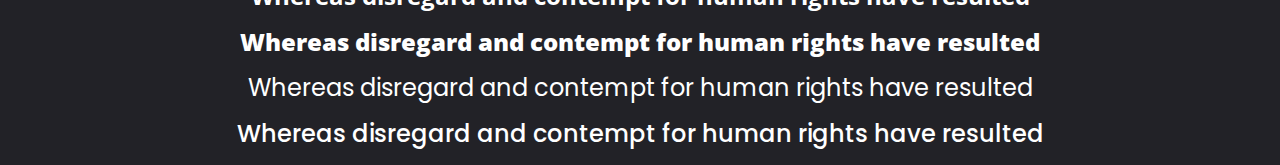
==== commit 679fcc02: "input btn" ====
--- a/template/index.html
+++ b/template/index.html
@@ -65,7 +65,7 @@
 
 
         <div class="col-12">
-          <h1 class="title-head">inputs</h1>
+          <h1 class="title-head margin_top_large">inputs</h1>
         </div>
         <div class="col-12">
           <div class="row gy-5">
@@ -90,13 +90,15 @@
               </div>
             </div>
             <div class="col-12 col-md-6 col-lg-4">
-              <div class="input input-5">
+              <div class="input input-btn input-5">
                 <input type="text"  placeholder="Enter text here 5">
+                <button><svg xmlns="http://www.w3.org/2000/svg"  viewBox="0 0 50 50" width="100px" height="100px"><path d="M 21 3 C 11.601563 3 4 10.601563 4 20 C 4 29.398438 11.601563 37 21 37 C 24.355469 37 27.460938 36.015625 30.09375 34.34375 L 42.375 46.625 L 46.625 42.375 L 34.5 30.28125 C 36.679688 27.421875 38 23.878906 38 20 C 38 10.601563 30.398438 3 21 3 Z M 21 7 C 28.199219 7 34 12.800781 34 20 C 34 27.199219 28.199219 33 21 33 C 13.800781 33 8 27.199219 8 20 C 8 12.800781 13.800781 7 21 7 Z"/></svg></button>
               </div>
             </div>
             <div class="col-12 col-md-6 col-lg-4">
-              <div class="input input-6">
+              <div class="input input-btn input-6">
                 <input type="text"  placeholder="Enter text here 6">
+                <button><svg xmlns="http://www.w3.org/2000/svg"  viewBox="0 0 50 50" width="100px" height="100px"><path d="M 21 3 C 11.601563 3 4 10.601563 4 20 C 4 29.398438 11.601563 37 21 37 C 24.355469 37 27.460938 36.015625 30.09375 34.34375 L 42.375 46.625 L 46.625 42.375 L 34.5 30.28125 C 36.679688 27.421875 38 23.878906 38 20 C 38 10.601563 30.398438 3 21 3 Z M 21 7 C 28.199219 7 34 12.800781 34 20 C 34 27.199219 28.199219 33 21 33 C 13.800781 33 8 27.199219 8 20 C 8 12.800781 13.800781 7 21 7 Z"/></svg></button>
               </div>
             </div>
           </div>
@@ -105,7 +107,7 @@
 
 
         <div class="col-12">
-          <h1 class="title-head">Fonts</h1>
+          <h1 class="title-head margin_top_large">Fonts</h1>
         </div>
         <div class="col-12">
           <p class="fonts-para font-1">Whereas disregard and contempt for human rights have resulted</p>
--- a/template/styles.css
+++ b/template/styles.css
@@ -21,9 +21,13 @@
 
   /* font: font-weight font-size/line-height font-family; */
   font: 700 50px/50px 'Open Sans-700', sans-serif;
-}
-
-
+
+
+}
+
+h1.title-head.margin_top_large {
+  margin-top: 100px;
+}
 /*******************************
  *     Button examoles         *
  *******************************/
@@ -452,21 +456,26 @@
    --bg : #222227;
    --duration: .4s;
    --width: 100%;
+   --btn-bg : #333;
+   --svg-col : #ccc;
 
    position: relative;
    display: flex;
    flex-direction:row;
    justify-content:center;
    align-items:center;
-   border:solid var(--br-width) var(--border-color);
+   padding:var(--br-width);
+   background: var(--border-color);
    border-radius: var(--radius);
    transition: var(--duration) ease;
    transition-property: color, border-color, box-shadow;
    width: 100%;
    overflow:hidden;
+   height:50px;
  }
  .input:hover {
    --border-color: #90F7EC;
+   /* --svg-col : #000; */
  }
 
  .input input{
@@ -475,16 +484,17 @@
    outline:none;
    background: var(--bg);
    width: var(--width);
+   height: 100%;
    border: none;
    color: var(--color);
    font: 400 18px/22px 'Roboto Mono', sans-serif;
-   padding: 10px 15px;
+   padding: 0 15px;
    border-radius: calc(var(--radius) - 1px);
+   flex-shrink: 1;
 
    &::placeholder{
      color: #ccc;
    }
-   /* .input input */
    &::-webkit-outer-spin-button,
    &::-webkit-inner-spin-button {
      -webkit-appearance: none;
@@ -495,10 +505,34 @@
    }
  }
 
+ .input button{
+   position: relative;
+   display:block;
+   outline: none;
+   border:none;
+   background:var(--btn-bg);
+   flex-shrink: 0;
+   height: 100%;
+ }
+
+ .input button svg{
+   width: 25px;
+   height:auto;
+   fill: var(--svg-col);
+ }
+ .input button:hover svg{
+   --svg-col : #ffffff;
+ }
+
+ .input.input-btn input{
+   border-radius: calc(var(--radius) - 1px) 0 0 calc(var(--radius) - 1px);
+ }
+ .input.input-btn button{
+   border-radius: 0 calc(var(--radius) - 1px) calc(var(--radius) - 1px) 0;
+ }
 
  .input.input-2{
    --border-color:  #FAB2FF;
-   border-style:inset;
    box-shadow:0 0 6px 0 var(--border-color);
  }
  .input.input-2:hover{
@@ -511,20 +545,28 @@
  .input.input-3{
    --c1 : #c21500;
    --c2 : #ffc500;
+   --border-color : var(--c1);
 
    background-image: linear-gradient(135deg,var(--c1), var(--c2));
-   padding:var(--br-width);
-   border:none;
- }
+ }
+ .input.input-3:hover{
+   @supports (background:paint(something)){
+     background-image: -webkit-gradient(linear, left top, left bottom, from(var(--angle)), color-stop(var(--c1)), to(var(--c2)));
+     background-image: -webkit-linear-gradient(var(--angle), var(--c1), var(--c2)) ;
+     background-image: -o-linear-gradient(var(--angle), var(--c1), var(--c2)) ;
+     background-image: linear-gradient(var(--angle), var(--c1), var(--c2)) ;
+    -webkit-animation: 4s rotate-angle linear infinite normal;
+    animation: 4s rotate-angle linear infinite normal;
+  }
+ }
+
 
  .input.input-4{
    --c1 : #6018DC;
    --c2 : #EEAD92;
+   --border-color : var(--c1);
 
    background-image: linear-gradient(135deg,var(--c1), var(--c2));
-   padding:var(--br-width);
-   border:none;
-
    @supports (background:paint(something)){
      background-image: -webkit-gradient(linear, left top, left bottom, from(var(--angle)), color-stop(var(--c1)), to(var(--c2)));
      background-image: -webkit-linear-gradient(var(--angle), var(--c1), var(--c2)) ;
@@ -535,17 +577,34 @@
  	}
  }
 
- .input.input-3:hover,.input.input-4:hover{
+ .input.input-4:hover{
    @supports (background:paint(something)){
-     background-image: -webkit-gradient(linear, left top, left bottom, from(var(--angle)), color-stop(var(--c1)), to(var(--c2)));
-     background-image: -webkit-linear-gradient(var(--angle), var(--c1), var(--c2)) ;
-     background-image: -o-linear-gradient(var(--angle), var(--c1), var(--c2)) ;
-     background-image: linear-gradient(var(--angle), var(--c1), var(--c2)) ;
-    -webkit-animation: 4s rotate-angle linear infinite normal;
-    animation: 4s rotate-angle linear infinite normal;
+     animation-direction: reverse;
   }
  }
 
+ .input.input-5{
+   --border-color : #BB4E75;
+   --btn-bg : #BB4E75;
+   &:hover{
+     --border-color : #F067B4;
+     --btn-bg : #F067B4;
+   }
+ }
+ .input.input-5 input{
+   padding-right: 8px;
+ }
+
+  .input.input-6{
+    --border-color : #FFA8A8;
+    --btn-bg:#222227;
+    &:hover{
+      --border-color : #FF96F9;
+    }
+  }
+  .input.input-6 input{
+    padding-right: 0;
+  }
 
 
 /*******************************
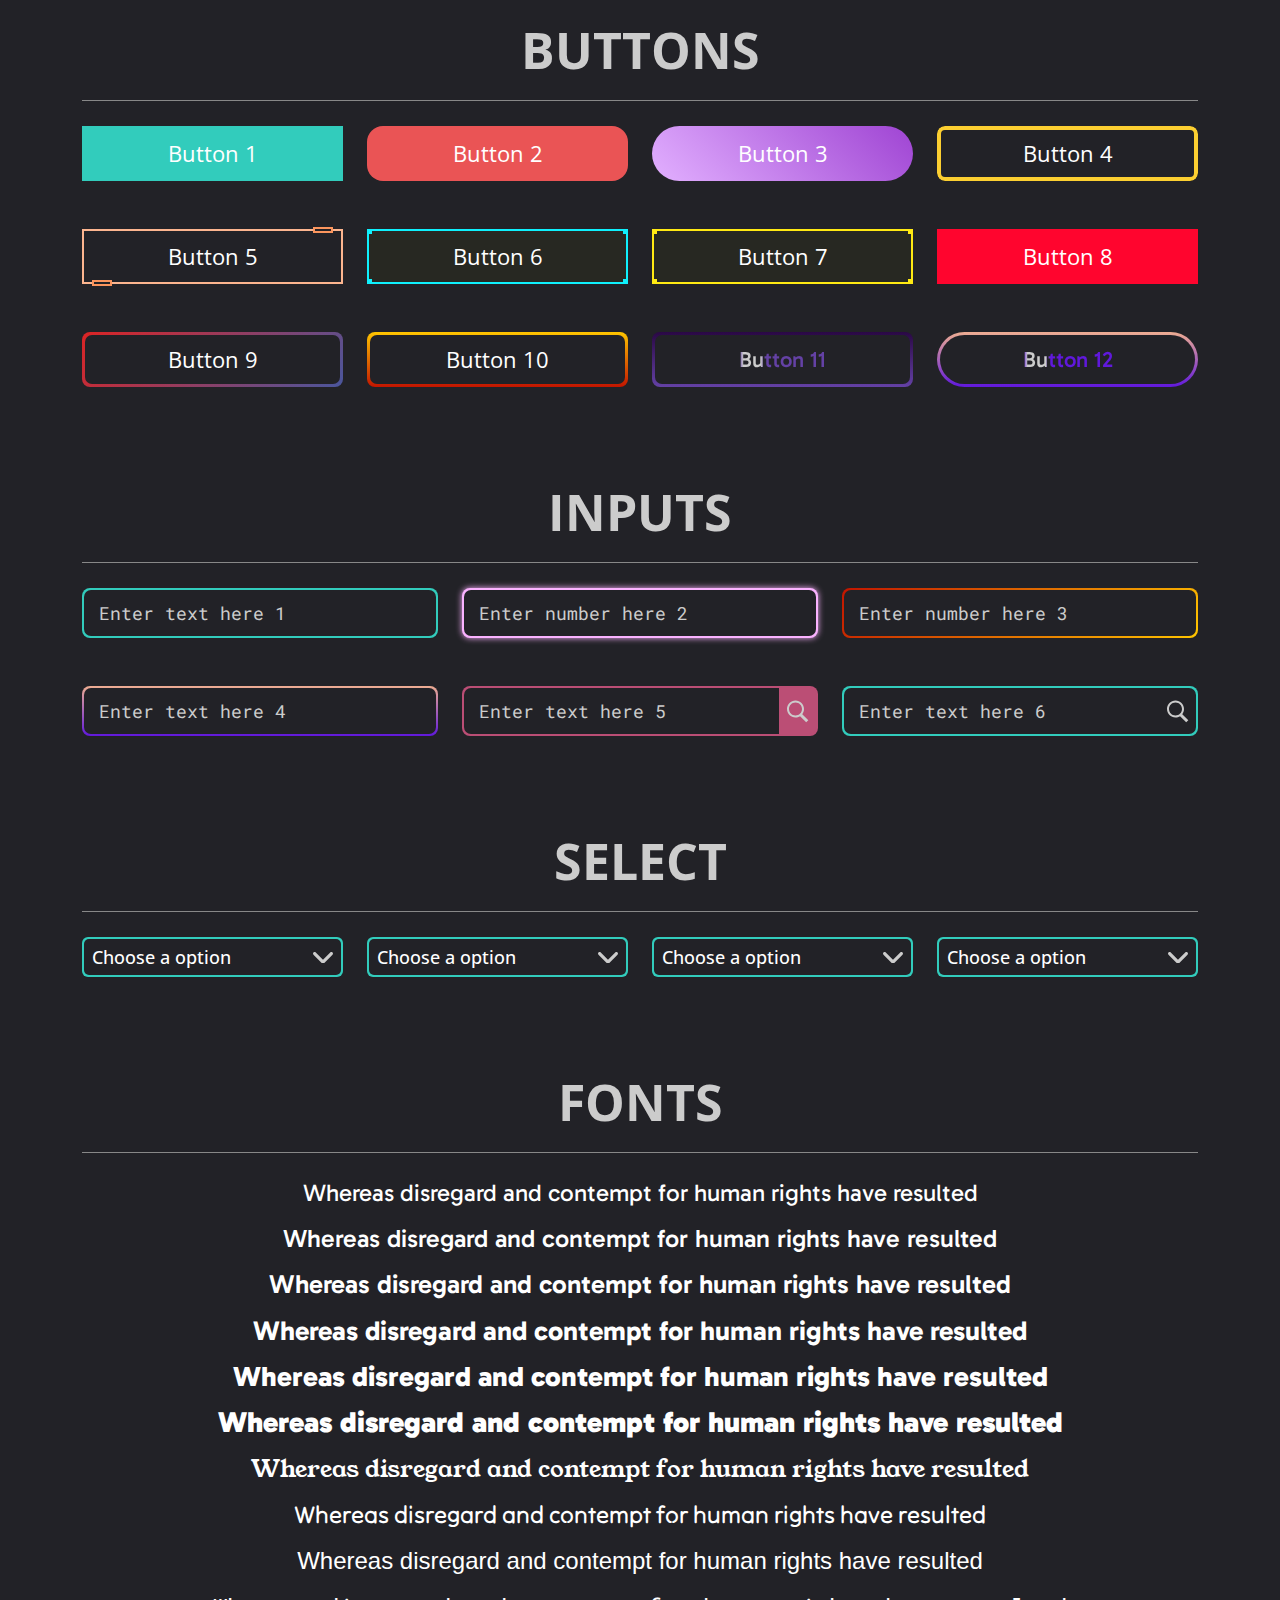
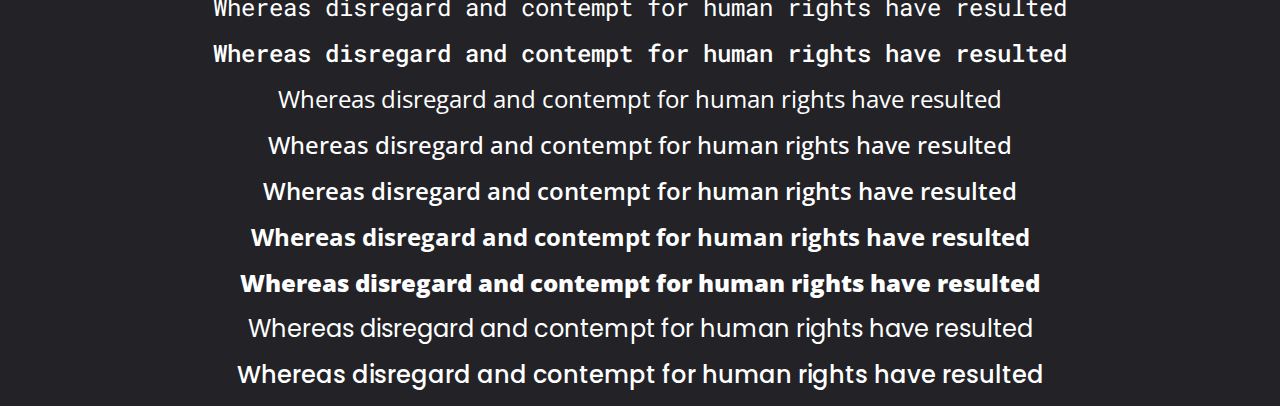
==== commit 302d1538: "select" ====
--- a/template/index.html
+++ b/template/index.html
@@ -9,7 +9,7 @@
     <script src="./assets/jQuery.js"></script>
 
     <link href="./assets/fonts.css" rel="stylesheet">
-    <link href="./styles.css" rel="stylesheet">
+    <link href="./css/styles.css" rel="stylesheet">
 
   </head>
   <body>
@@ -105,6 +105,70 @@
         </div>
 
 
+        <div class="col-12">
+          <h1 class="title-head margin_top_large">Select</h1>
+        </div>
+        <div class="col-12">
+          <div class="row gy-5">
+            <div class="col-12 col-md-4 col-lg-3">
+              <div class="select">
+                <div class="select-head">
+                  <div class="select-selected">Choose a option</div>
+                  <div class="select-toggle"><svg width="512" height="298" viewBox="0 0 512 298.04"><path d="M12.08 70.78c-16.17-16.24-16.09-42.54.15-58.7 16.25-16.17 42.54-16.09 58.71.15L256 197.76 441.06 12.23c16.17-16.24 42.46-16.32 58.71-.15 16.24 16.16 16.32 42.46.15 58.7L285.27 285.96c-16.24 16.17-42.54 16.09-58.7-.15L12.08 70.78z"/></svg></div>
+                </div>
+                <div class="select-options normal">
+                  <div class="select-option">Option 1</div>
+                  <div class="select-option">Option 2</div>
+                  <div class="select-option">Option 3</div>
+                  <div class="select-option">Option 4</div>
+                </div>
+              </div>
+            </div>
+            <div class="col-12 col-md-4 col-lg-3">
+              <div class="select">
+                <div class="select-head">
+                  <div class="select-selected">Choose a option</div>
+                  <div class="select-toggle"><svg width="512" height="298" viewBox="0 0 512 298.04"><path d="M12.08 70.78c-16.17-16.24-16.09-42.54.15-58.7 16.25-16.17 42.54-16.09 58.71.15L256 197.76 441.06 12.23c16.17-16.24 42.46-16.32 58.71-.15 16.24 16.16 16.32 42.46.15 58.7L285.27 285.96c-16.24 16.17-42.54 16.09-58.7-.15L12.08 70.78z"/></svg></div>
+                </div>
+                <div class="select-options collapse">
+                  <div class="select-option">Option 1</div>
+                  <div class="select-option">Option 2</div>
+                  <div class="select-option">Option 3</div>
+                  <div class="select-option">Option 4</div>
+                </div>
+              </div>
+            </div>
+            <div class="col-12 col-md-4 col-lg-3">
+              <div class="select">
+                <div class="select-head">
+                  <div class="select-selected">Choose a option</div>
+                  <div class="select-toggle"><svg width="512" height="298" viewBox="0 0 512 298.04"><path d="M12.08 70.78c-16.17-16.24-16.09-42.54.15-58.7 16.25-16.17 42.54-16.09 58.71.15L256 197.76 441.06 12.23c16.17-16.24 42.46-16.32 58.71-.15 16.24 16.16 16.32 42.46.15 58.7L285.27 285.96c-16.24 16.17-42.54 16.09-58.7-.15L12.08 70.78z"/></svg></div>
+                </div>
+                <div class="select-options update">
+                  <div class="select-option">Option 1</div>
+                  <div class="select-option">Option 2</div>
+                  <div class="select-option">Option 3</div>
+                  <div class="select-option">Option 4</div>
+                </div>
+              </div>
+            </div>
+            <div class="col-12 col-md-4 col-lg-3">
+              <div class="select">
+                <div class="select-head">
+                  <div class="select-selected">Choose a option</div>
+                  <div class="select-toggle"><svg width="512" height="298" viewBox="0 0 512 298.04"><path d="M12.08 70.78c-16.17-16.24-16.09-42.54.15-58.7 16.25-16.17 42.54-16.09 58.71.15L256 197.76 441.06 12.23c16.17-16.24 42.46-16.32 58.71-.15 16.24 16.16 16.32 42.46.15 58.7L285.27 285.96c-16.24 16.17-42.54 16.09-58.7-.15L12.08 70.78z"/></svg></div>
+                </div>
+                <div class="select-options update-collapse">
+                  <div class="select-option">Option 1</div>
+                  <div class="select-option">Option 2</div>
+                  <div class="select-option">Option 3</div>
+                  <div class="select-option">Option 4</div>
+                </div>
+              </div>
+            </div>
+          </div>
+        </div>
+
 
         <div class="col-12">
           <h1 class="title-head margin_top_large">Fonts</h1>
--- a/template/css/styles.css
+++ b/template/css/styles.css
@@ -0,0 +1,790 @@
+@import "keyframes.css";
+
+body{
+  background: #222227;
+  box-sizing: border-box;
+}
+
+
+h1.title-head{
+  display: block;
+  position: relative;
+  color: #ccc;
+  text-align: center;
+  /* https://www.w3schools.com/cssref/pr_padding.php */
+  padding-bottom: 25px;
+  /* https://www.w3schools.com/cssref/pr_margin.php */
+  margin: 25px 0;
+  border-bottom: solid 1px #888;
+  text-transform: uppercase;
+
+  /* font: font-weight font-size/line-height font-family; */
+  font: 700 50px/50px 'Open Sans-700', sans-serif;
+
+
+}
+
+h1.title-head.margin_top_large {
+  margin-top: 100px;
+}
+/*******************************
+ *     Button examoles         *
+ *******************************/
+
+.button{
+  --radius: 8px;
+  --color:  #fff;
+  --bg:  #32CCBC;
+  --duration: .4s;
+
+  position: relative;
+  display: flex;
+  flex-direction:row;
+  justify-content:center;
+  align-items:center;
+  cursor: pointer;
+  text-decoration: none;
+  color: var(--color);
+  background-color: var(--bg);
+  border-radius: var(--radius);
+  font: 400 22px/25px 'Open Sans', sans-serif;
+  transition: var(--duration) ease;
+  transition-property: color, background-color, border-color, box-shadow;
+
+  padding: 15px 30px;
+  outline: none;
+  border:none;
+  width: 100%;
+}
+.button:hover {
+  --bg: #90F7EC;
+  --color:  #222;
+}
+.button:focus {
+  outline: none;
+}
+
+.button.button-1{
+  --radius : 0;
+  --duration: .15s;
+  --delay: .15s;
+  transition:
+    border-top-left-radius var(--duration) var(--delay) ease-out,
+    border-top-right-radius var(--duration) calc(var(--delay) * 2) ease-out,
+    border-bottom-right-radius var(--duration) calc(var(--delay) * 3) ease-out,
+    border-bottom-left-radius var(--duration) calc(var(--delay) * 4) ease-out,
+    background calc(var(--duration) * 4) steps(4, jump-end),
+    color calc(var(--duration) * 4), border-color calc(var(--duration) * 4), box-shadow calc(var(--duration) * 4);
+}
+.button.button-1:hover,
+.button.button-1:focus {
+  --radius : 16px;
+}
+
+
+.button.button-2{
+  --bg:  #EA5455;
+  --radius: 16px;
+  --duration: .15s;
+  --delay: .15s;
+  transition:
+    border-top-left-radius var(--duration) var(--delay) ease-out,
+    border-top-right-radius var(--duration) calc(var(--delay) * 2) ease-out,
+    border-bottom-right-radius var(--duration) calc(var(--delay) * 3) ease-out,
+    border-bottom-left-radius var(--duration) calc(var(--delay) * 4) ease-out,
+    background calc(var(--duration) * 4) steps(4, jump-end),
+    color calc(var(--duration) * 4), border-color calc(var(--duration) * 4), box-shadow calc(var(--duration) * 4);
+}
+.button.button-2:hover,
+.button.button-2:focus {
+  --radius : 0;
+  --bg:  #FEB692;
+}
+
+
+.button.button-3{
+  --radius: 30px;
+  --bg:  #E2B0FF;
+  --bg2:  #9F44D3;
+  background-image: linear-gradient(45deg, var(--bg), var(--bg2)) ;
+}
+.button.button-3:hover,
+.button.button-3:focus {
+  --bg2:  #E2B0FF;
+  --bg:  #9F44D3;
+}
+
+.button.button-4 {
+  --bg:  #FCCF31;
+  --_g: linear-gradient(var(--bg) 0 0) no-repeat;
+  box-shadow: 0 0 0 4px inset var(--bg);
+  background:
+    var(--_g) calc(var(--_p,0%) - 100%) 0%,
+    var(--_g) calc(200% - var(--_p,0%)) 0%,
+    var(--_g) calc(var(--_p,0%) - 100%) 100%,
+    var(--_g) calc(200% - var(--_p,0%)) 100%;
+  background-size: 50.5% calc(var(--_p,0%)/2 + .5%);
+  transition: background-size .4s, background-position 0s .4s,color;
+}
+.button.button-4:hover,
+.button.button-4:focus {
+  --_p: 100%;
+  --bg:  #F55555;
+  --color:  #fff;
+  transition: background-position .4s, background-size 0s;
+}
+
+.button.button-5{
+  --radius : 0;
+  --bg: #FCB58F;
+  --bg2: #FB955D;
+
+}
+.button.button-5:hover {
+  --color:  #fff;
+}
+.button.button-5::before {
+  content: "";
+  position: absolute;
+  inset: 2px;
+  background: #222227;
+}
+
+.button.button-5 span {
+  position: relative;
+  z-index: 1;
+}
+.button.button-5 i {
+  position: absolute;
+  inset: 0;
+  display: block;
+}
+
+.button.button-5 i::before,.button.button-5 i::after {
+  content: "";
+  position: absolute;
+  width: 20px;
+  height: 6px;
+  right: 10px;
+  top: -2px;
+  border: 2px solid var(--bg2);
+  background: #222227;
+  transition: all var(--duration);
+}
+.button.button-5 i::after {
+  left: 10px;
+  bottom: -2px;
+  right:initial;
+  top:initial;
+}
+
+.button.button-5:hover i::before,.button.button-5:hover i::after {
+  width: 25px;
+  right: calc(100% - 35px);
+}
+.button.button-5:hover i::after {
+  width: 25px;
+  left: calc(100% - 35px);
+}
+
+
+
+
+.button.button-6{
+  --bg:  #0FF0FC;
+  --radius : 0;
+  --clr : var(--bg);
+  --color:  #fff;
+  --size: 5px;
+}
+.button.button-6:focus{
+  --bg:  #fff;
+}
+.button.button-6::before {
+  content: "";
+  position: absolute;
+  inset: 2px;
+  background: #272822;
+}
+
+.button.button-6 span {
+  position: relative;
+  z-index: 1;
+}
+.button.button-6 i {
+  position: absolute;
+  inset: 0;
+  display: block;
+}
+
+.button.button-6 i::before,.button.button-6 i::after {
+  content: "";
+  position: absolute;
+  width: var(--size);
+  height: var(--size);
+  right: 0;
+  top: 0;
+  background: var(--clr);
+  transition: all var(--duration);
+}
+.button.button-6 i::after {
+  left: 0;
+  bottom: 0;
+  right:initial;
+  top:initial;
+}
+
+.button.button-6 i:nth-child(2)::before {
+  bottom: 0;
+  top:initial;
+}
+.button.button-6 i:nth-child(2)::after {
+  top: 0;
+  bottom:initial;
+}
+
+.button.button-6:hover i::before,
+.button.button-6:hover i::after {
+  --size : 3px;
+  width: 100%;
+}
+
+.button.button-6:hover i:nth-child(2)::before,
+.button.button-6:hover i:nth-child(2)::after{
+  width:var(--size);
+  height: 100%;
+}
+
+
+
+.button.button-7{
+  --bg:  #ffe913;
+  --size : 5px;
+}
+.button.button-7:focus{
+  --bg:  #fff;
+  --color: #ffe913;
+}
+.button.button-7:hover i::before,.button.button-7:hover i::after {
+  --size : 50%;
+  width: var(--size);
+}
+.button.button-7:hover i:nth-child(2)::before,
+.button.button-7:hover i:nth-child(2)::after{
+  height:var(--size);
+}
+
+.button.button-8{
+  --bg:  #ff052e;
+  --size : 50%;
+  /* --color: #000; */
+}
+.button.button-8:focus{
+  --bg:  #fff;
+  --color: #ff052e;
+}
+
+.button.button-8:hover i::before,.button.button-8:hover i::after {
+  --size : 5px;
+  width: var(--size);
+}
+.button.button-8:hover i:nth-child(2)::before,
+.button.button-8:hover i:nth-child(2)::after{
+  height:var(--size);
+}
+
+
+
+.button.button-9{
+  --pad : 3px;
+  --c1 : #DC2424;
+  --c2 : #4A569D;
+  --bg:  var(--c1);
+  --color:  #fff;
+  background-image: linear-gradient(135deg, var(--c1), var(--c2)) ;
+  &::after {
+    position: absolute;
+    top: var(--pad);
+    left: var(--pad);
+    bottom: var(--pad);
+    right: var(--pad);
+    background: #222227;
+    content: '';
+    z-index: 0;
+    border-radius: calc(var(--radius) - 1px);
+  }
+}
+.button.button-9:hover{
+  background-image: linear-gradient(-135deg, var(--c1), var(--c2)) ;
+}
+.button.button-9 span{
+  position: relative;
+  z-index: 1;
+}
+.button.button-10{
+  --pad : 3px;
+  --c1 : #c21500;
+  --c2 : #ffc500;
+  --bg:  var(--c1);
+  --color:  #fff;
+
+  background-image: linear-gradient(135deg, var(--c1), var(--c2));
+  &::after {
+    position: absolute;
+    top: var(--pad);
+    left: var(--pad);
+    bottom: var(--pad);
+    right: var(--pad);
+    background: #222227;
+    content: '';
+    z-index: 0;
+    border-radius: calc(var(--radius) - 1px);
+  }
+
+  @supports (background:paint(something)){
+    background-image: -webkit-gradient(linear, left top, left bottom, from(var(--angle)), color-stop(var(--c1)), to(var(--c2)));
+    background-image: -webkit-linear-gradient(var(--angle), var(--c1), var(--c2)) ;
+    background-image: -o-linear-gradient(var(--angle), var(--c1), var(--c2)) ;
+    background-image: linear-gradient(var(--angle), var(--c1), var(--c2)) ;
+		-webkit-animation: 4s rotate-angle linear infinite normal;
+		animation: 4s rotate-angle linear infinite normal;
+	}
+}
+
+.button.button-10:hover{
+  animation-direction: reverse;
+}
+.button.button-10 span{
+  position: relative;
+  z-index: 1;
+}
+
+.button.button-11{
+  --c1 : #6441A5;
+  --c2 : #2a0845;
+}
+
+.button.button-11 span{
+  --c3 : #6441A5;
+  --c4 : #ccc;
+  font-family: 'Gabarito-500';
+  -webkit-text-fill-color: transparent;
+  -webkit-background-clip: text !important;
+  background-clip: text !important;
+
+  background: var(--c1);
+  background-image: linear-gradient(135deg,var(--c3), var(--c4));
+  -webkit-user-select: none;
+  -moz-user-select: none;
+  -ms-user-select: none;
+  user-select: none; /* Standard syntax */
+
+  @supports (background:paint(something)){
+    background-image:-webkit-gradient(linear,left top, right top,from(var(--c3)),color-stop(var(--c4)),color-stop(var(--c4)),to(var(--c3)));
+    background-image:-o-linear-gradient(left,var(--c3) var(--distance),var(--c4) calc(var(--distance) + 5%),var(--c4) calc(var(--distance) + 25%),var(--c3) calc(var(--distance) + 30%));
+    background-image:linear-gradient(90deg,var(--c3) var(--distance),var(--c4) calc(var(--distance) + 5%),var(--c4) calc(var(--distance) + 25%),var(--c3) calc(var(--distance) + 30%));
+    background-image:linear-gradient(90deg,var(--c3) var(--distance),var(--c4) calc(var(--distance) + 5%),var(--c4) calc(var(--distance) + 25%),var(--c3) calc(var(--distance) + 30%));
+		-webkit-animation: 3s move-forward linear infinite normal;
+		animation: 3s move-forward linear infinite normal;
+  }
+}
+
+.button.button-12{
+  --c1 : #6018DC;
+  --c2 : #EEAD92;
+  --radius : 30px;
+}
+.button.button-12 span{
+  --c3 : #6018DC;
+  --c4 : #ccc;
+ }
+
+
+.button.sm-btn{
+
+}
+.button.full-btn{
+  /* width: 100%; */
+}
+
+
+
+/*******************************
+ *       Input examoles         *
+ *******************************/
+
+
+ .input{
+   --radius: 8px;
+   --br-width: 2px;
+   --color:  #fff;
+   --border-color:  #32CCBC;
+   --bg : #222227;
+   --duration: .4s;
+   --width: 100%;
+   --btn-bg : #333;
+   --svg-col : #ccc;
+
+   position: relative;
+   display: flex;
+   flex-direction:row;
+   justify-content:center;
+   align-items:center;
+   padding:var(--br-width);
+   background: var(--border-color);
+   border-radius: var(--radius);
+   transition: var(--duration) ease;
+   transition-property: color, border-color, box-shadow;
+   width: 100%;
+   overflow:hidden;
+   height:50px;
+ }
+ .input:hover {
+   --border-color: #90F7EC;
+ }
+
+ .input input{
+   position: relative;
+   display:block;
+   outline:none;
+   background: var(--bg);
+   width: var(--width);
+   height: 100%;
+   border: none;
+   color: var(--color);
+   font: 400 18px/22px 'Roboto Mono', sans-serif;
+   padding: 0 15px;
+   border-radius: calc(var(--radius) - 1px);
+   flex-shrink: 1;
+
+   &::placeholder{
+     color: #ccc;
+   }
+   &::-webkit-outer-spin-button,
+   &::-webkit-inner-spin-button {
+     -webkit-appearance: none;
+     margin: 0;
+   }
+   &[type=number] {
+     -moz-appearance: textfield;
+   }
+ }
+
+ .input button{
+   position: relative;
+   display:block;
+   outline: none;
+   border:none;
+   background:var(--btn-bg);
+   flex-shrink: 0;
+   height: 100%;
+ }
+
+ .input button svg{
+   width: 25px;
+   height:auto;
+   fill: var(--svg-col);
+ }
+ .input button:hover svg{
+   --svg-col : #ffffff;
+ }
+
+ .input.input-btn input{
+   border-radius: calc(var(--radius) - 1px) 0 0 calc(var(--radius) - 1px);
+ }
+ .input.input-btn button{
+   border-radius: 0 calc(var(--radius) - 1px) calc(var(--radius) - 1px) 0;
+ }
+
+ .input.input-2{
+   --border-color:  #FAB2FF;
+   box-shadow:0 0 6px 0 var(--border-color);
+ }
+ .input.input-2:hover{
+   box-shadow:0 0 12px 0 var(--border-color);
+ }
+
+ .input.input-7{
+
+ }
+
+
+ .input.input-3{
+   --c1 : #c21500;
+   --c2 : #ffc500;
+   --border-color : var(--c1);
+
+   background-image: linear-gradient(135deg,var(--c1), var(--c2));
+ }
+ .input.input-3:hover{
+   @supports (background:paint(something)){
+     background-image: -webkit-gradient(linear, left top, left bottom, from(var(--angle)), color-stop(var(--c1)), to(var(--c2)));
+     background-image: -webkit-linear-gradient(var(--angle), var(--c1), var(--c2)) ;
+     background-image: -o-linear-gradient(var(--angle), var(--c1), var(--c2)) ;
+     background-image: linear-gradient(var(--angle), var(--c1), var(--c2)) ;
+    -webkit-animation: 4s rotate-angle linear infinite normal;
+    animation: 4s rotate-angle linear infinite normal;
+  }
+ }
+
+
+ .input.input-4{
+   --c1 : #6018DC;
+   --c2 : #EEAD92;
+   --border-color : var(--c1);
+
+   background-image: linear-gradient(135deg,var(--c1), var(--c2));
+   @supports (background:paint(something)){
+     background-image: -webkit-gradient(linear, left top, left bottom, from(var(--angle)), color-stop(var(--c1)), to(var(--c2)));
+     background-image: -webkit-linear-gradient(var(--angle), var(--c1), var(--c2)) ;
+     background-image: -o-linear-gradient(var(--angle), var(--c1), var(--c2)) ;
+     background-image: linear-gradient(var(--angle), var(--c1), var(--c2)) ;
+ 		-webkit-animation: 4s rotate-angle linear infinite normal;
+ 		animation: 4s rotate-angle linear infinite normal;
+ 	}
+ }
+
+ .input.input-4:hover{
+   @supports (background:paint(something)){
+     animation-direction: reverse;
+  }
+ }
+
+ .input.input-5{
+   --c1  : #BB4E75;
+   --border-color : var(--c1);
+   --btn-bg : var(--c1);
+   &:hover{
+     --c1  : #F067B4;
+   }
+ }
+ .input.input-5 input{
+   padding-right: 8px;
+ }
+
+  .input.input-6{
+    --c1 : #81FFEF;
+    --c2 : #F067B4;
+    --btn-bg : var(--bg);
+
+  }
+  .input.input-6 input{
+    padding-right: 0;
+  }
+
+  .input.input-7{
+    --border-color: #cc2b5e;
+
+    &:hover {
+      --border-color: #753a88;
+    }
+  }
+
+  .input.input-7{
+    --border-color: #cc2b5e;
+
+    &:hover {
+      --border-color: #753a88;
+    }
+  }
+
+  .input.input-8{
+    --c1 : #00416A;
+    --c2 : #E4E5E6;
+  }
+
+
+  .input.input-9{
+    --c1  : #4364F7;
+    &:hover{
+      --c1  : #0052D4;
+    }
+  }
+
+
+
+/*******************************
+*      Select examoles         *
+*******************************/
+
+
+  .select{
+    --radius: 6px;
+    --br-width: 2px;
+    --color:  #fff;
+    --op-color:  #ccc;
+    --border-color:  #32CCBC;
+    --bg : #222227;
+    --duration: .4s;
+    --svg-col : #ccc;
+
+    position: relative;
+    display: block;
+    transition: var(--duration) ease;
+    transition-property: color, border-color, box-shadow;
+    width: 100%;
+  }
+  .select .select-head{
+    position: relative;
+    display: flex;
+    flex-direction:row;
+    justify-content:space-between;
+    align-items:center;
+    background: var(--border-color);
+    border-radius: var(--radius);
+    color: var(--color);
+    padding: 8px 10px;
+    width: 100%;
+    overflow:hidden;
+    cursor: pointer;
+    &:hover{
+      --svg-col: var(--border-color);
+    }
+    &::before{
+      position: absolute;
+      display: block;
+      content: "";
+      top: var(--br-width);
+      bottom: var(--br-width);
+      left: var(--br-width);
+      right: var(--br-width);
+      background: var(--bg);
+      border-radius: calc(var(--radius) - 1px);
+    }
+  }
+  .select .select-head .select-selected{
+    position: relative;
+    display: block;
+    font: 400 18px/22px 'Open Sans-500', sans-serif;
+    width:100%;
+    flex-shrink: 1;
+  }
+  .select .select-head .select-toggle{
+    position: relative;
+    display: block;
+    flex-shrink: 0;
+  }
+  .select .select-head .select-toggle svg{
+    width: 20px;
+    height: auto;
+    fill: var(--svg-col);
+  }
+
+  .select .select-options{
+    position: absolute;
+    display:none;
+    top:calc(100% + 4px);
+    left: 0;
+    width: 100%;
+    background: var(--border-color);
+    padding: var(--br-width);
+    border-radius: var(--radius);
+    z-index: 2;
+  }
+  .select .select-options .select-option{
+    position: relative;
+    display: block;
+    color: var(--op-color);
+    background: var(--bg);
+    font: 400 16px/22px 'Open Sans', sans-serif;
+    margin-bottom: var(--br-width);
+    padding: 8px 10px;
+    cursor: pointer;
+    &:first-child{
+      border-radius: calc(var(--radius) - 1px) calc(var(--radius) - 1px) 0 0;
+    }
+    &:last-child{
+      margin-bottom: 0;
+      border-radius: 0 0 calc(var(--radius) - 1px) calc(var(--radius) - 1px);
+    }
+    &:hover{
+      --op-color: var(--color);
+    }
+
+  }
+  .select .select-options .select-option.active{
+    --op-color: var(--border-color);
+  }
+
+
+  .select.show .select-options{
+    display: block;
+  }
+  .select.show .select-head .select-toggle svg{
+    transform: rotate(180deg);
+    --svg-col: var(--border-color);
+
+  }
+
+/*******************************
+*       Font examoles         *
+*******************************/
+
+.fonts-para {
+  display: block;
+  position: relative;
+  color: #fff;
+  text-align: center;
+  font: 400 24px/30px sans-serif;
+}
+.fonts-para.font-1{
+  font-family: 'Gabarito', sans-serif;
+}
+.fonts-para.font-2{
+  font-size: 25px;
+  font-family: 'Gabarito-500', sans-serif;
+}
+.fonts-para.font-3{
+  font-size: 26px;
+  font-family: 'Gabarito-600', sans-serif;
+}
+.fonts-para.font-4{
+  font-size: 27px;
+  font-family: 'Gabarito-700', sans-serif;
+}
+.fonts-para.font-5{
+  font-size: 28px;
+  font-family: 'Gabarito-800', sans-serif;
+}
+.fonts-para.font-6{
+  font-size: 29px;
+  font-family: 'Gabarito-900', sans-serif;
+}
+
+.fonts-para.font-7{
+  font-family: 'Young Serif', sans-serif;
+}
+.fonts-para.font-8{
+  font-family: 'Tilt Neon', sans-serif;
+}
+.fonts-para.font-9{
+  font-family: 'Tilt Neon-500', sans-serif;
+}
+.fonts-para.font-10{
+  font-family: 'Roboto Mono', sans-serif;
+}
+.fonts-para.font-11{
+  font-family: 'Roboto Mono-500', sans-serif;
+}
+
+.fonts-para.font-12{
+  font-family: 'Open Sans', sans-serif;
+}
+.fonts-para.font-13{
+  font-family: 'Open Sans-500', sans-serif;
+}
+.fonts-para.font-14{
+  font-family: 'Open Sans-600', sans-serif;
+}
+.fonts-para.font-15{
+  font-family: 'Open Sans-700', sans-serif;
+}
+.fonts-para.font-16{
+  font-family: 'Open Sans-800', sans-serif;
+}
+.fonts-para.font-17{
+  font-family: 'Poppins', sans-serif;
+}
+.fonts-para.font-18{
+  font-family: 'Poppins-500', sans-serif;
+}
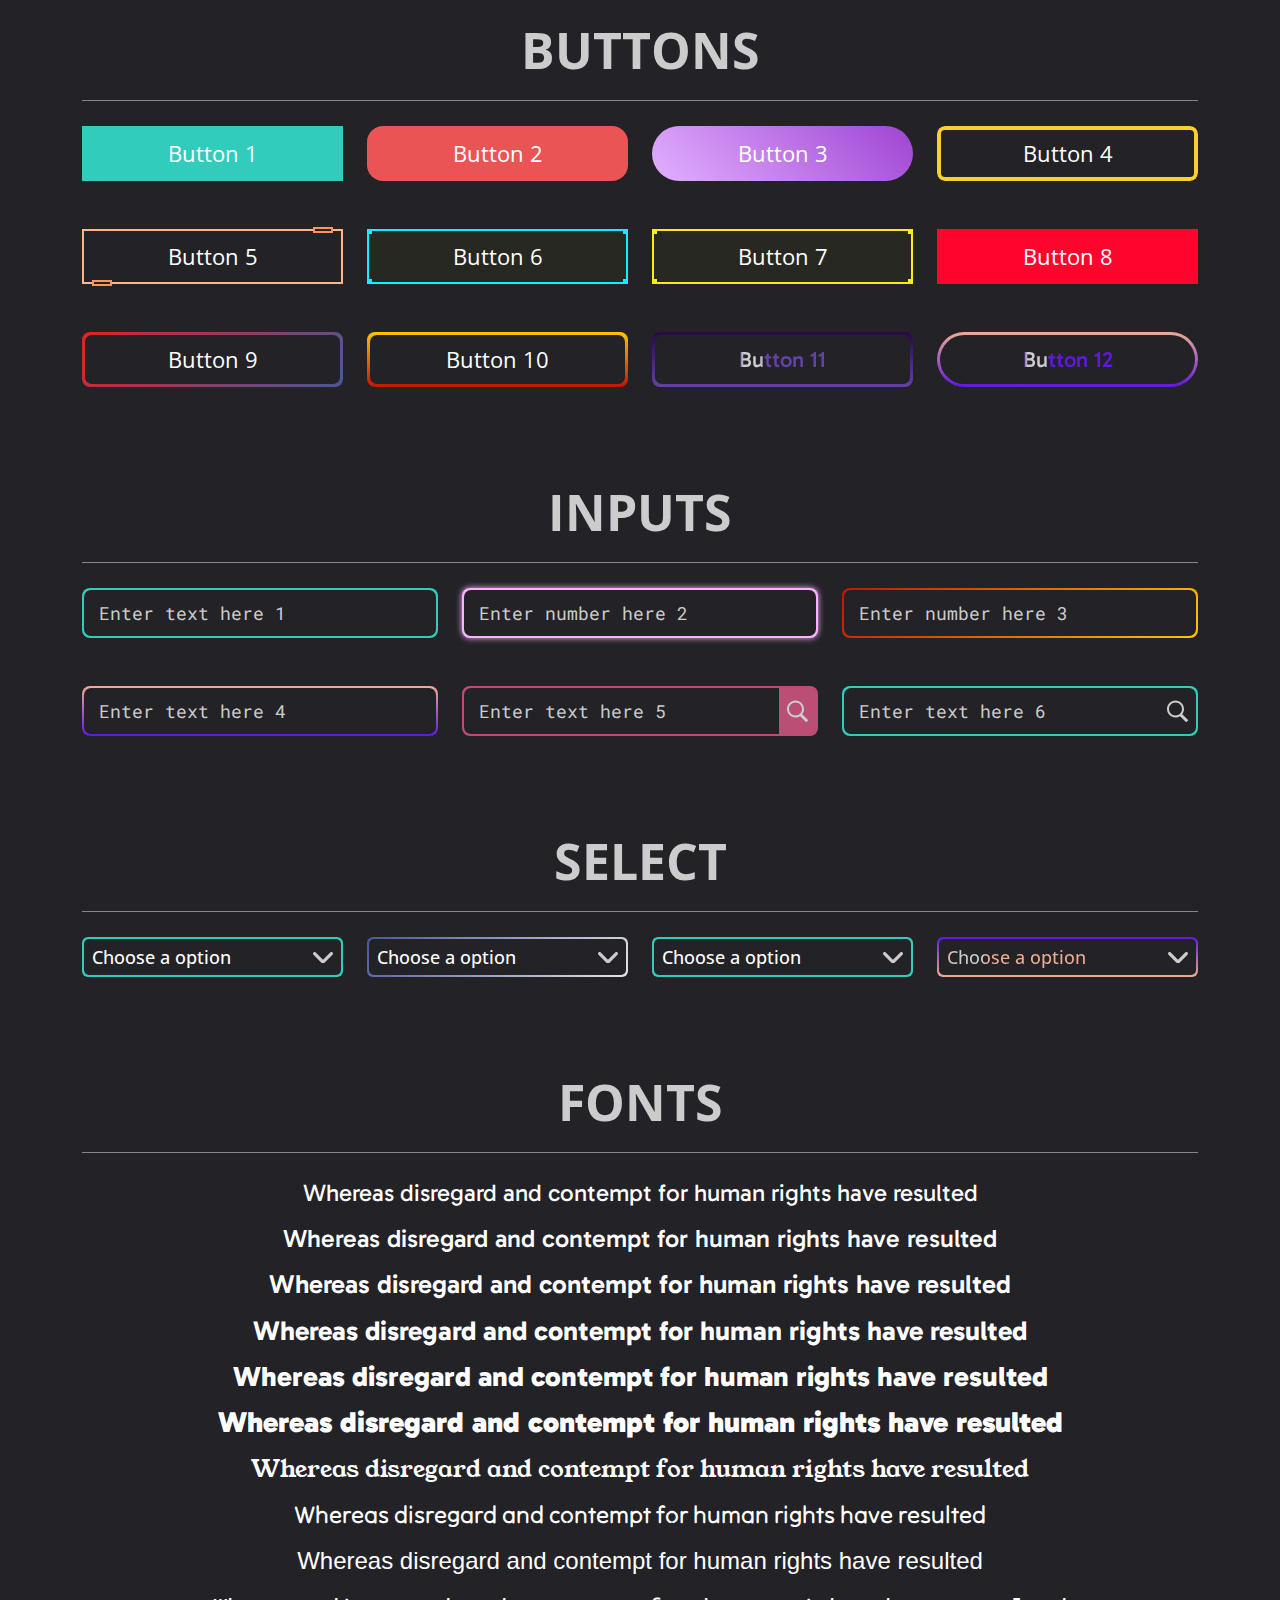
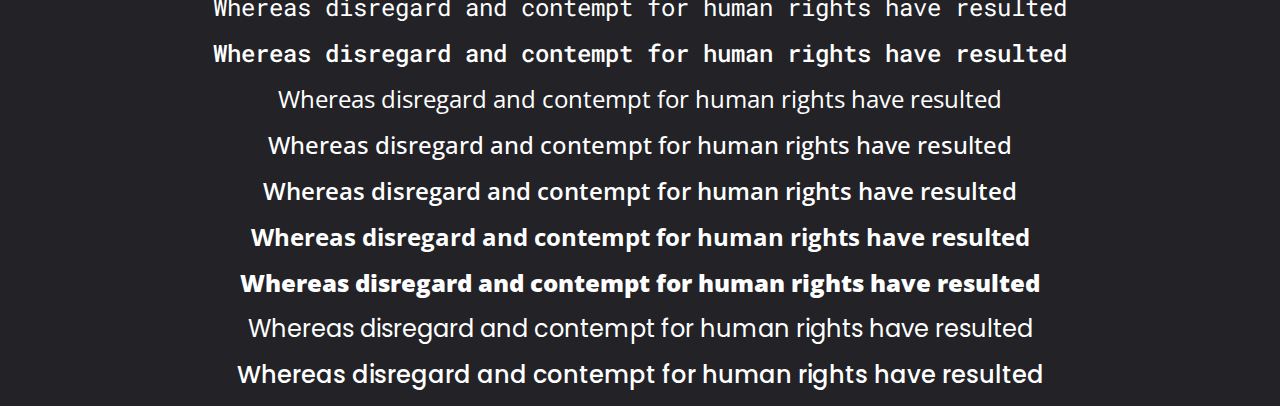
==== commit f9edd49c: "input" ====
--- a/template/index.html
+++ b/template/index.html
@@ -111,7 +111,7 @@
         <div class="col-12">
           <div class="row gy-5">
             <div class="col-12 col-md-4 col-lg-3">
-              <div class="select">
+              <div class="select select-1">
                 <div class="select-head">
                   <div class="select-selected">Choose a option</div>
                   <div class="select-toggle"><svg width="512" height="298" viewBox="0 0 512 298.04"><path d="M12.08 70.78c-16.17-16.24-16.09-42.54.15-58.7 16.25-16.17 42.54-16.09 58.71.15L256 197.76 441.06 12.23c16.17-16.24 42.46-16.32 58.71-.15 16.24 16.16 16.32 42.46.15 58.7L285.27 285.96c-16.24 16.17-42.54 16.09-58.7-.15L12.08 70.78z"/></svg></div>
@@ -125,7 +125,7 @@
               </div>
             </div>
             <div class="col-12 col-md-4 col-lg-3">
-              <div class="select">
+              <div class="select select-2">
                 <div class="select-head">
                   <div class="select-selected">Choose a option</div>
                   <div class="select-toggle"><svg width="512" height="298" viewBox="0 0 512 298.04"><path d="M12.08 70.78c-16.17-16.24-16.09-42.54.15-58.7 16.25-16.17 42.54-16.09 58.71.15L256 197.76 441.06 12.23c16.17-16.24 42.46-16.32 58.71-.15 16.24 16.16 16.32 42.46.15 58.7L285.27 285.96c-16.24 16.17-42.54 16.09-58.7-.15L12.08 70.78z"/></svg></div>
@@ -139,7 +139,7 @@
               </div>
             </div>
             <div class="col-12 col-md-4 col-lg-3">
-              <div class="select">
+              <div class="select select-3">
                 <div class="select-head">
                   <div class="select-selected">Choose a option</div>
                   <div class="select-toggle"><svg width="512" height="298" viewBox="0 0 512 298.04"><path d="M12.08 70.78c-16.17-16.24-16.09-42.54.15-58.7 16.25-16.17 42.54-16.09 58.71.15L256 197.76 441.06 12.23c16.17-16.24 42.46-16.32 58.71-.15 16.24 16.16 16.32 42.46.15 58.7L285.27 285.96c-16.24 16.17-42.54 16.09-58.7-.15L12.08 70.78z"/></svg></div>
@@ -153,7 +153,7 @@
               </div>
             </div>
             <div class="col-12 col-md-4 col-lg-3">
-              <div class="select">
+              <div class="select select-3 select-4">
                 <div class="select-head">
                   <div class="select-selected">Choose a option</div>
                   <div class="select-toggle"><svg width="512" height="298" viewBox="0 0 512 298.04"><path d="M12.08 70.78c-16.17-16.24-16.09-42.54.15-58.7 16.25-16.17 42.54-16.09 58.71.15L256 197.76 441.06 12.23c16.17-16.24 42.46-16.32 58.71-.15 16.24 16.16 16.32 42.46.15 58.7L285.27 285.96c-16.24 16.17-42.54 16.09-58.7-.15L12.08 70.78z"/></svg></div>
--- a/template/css/styles.css
+++ b/template/css/styles.css
@@ -504,11 +504,6 @@
    box-shadow:0 0 12px 0 var(--border-color);
  }
 
- .input.input-7{
-
- }
-
-
  .input.input-3{
    --c1 : #c21500;
    --c2 : #ffc500;
@@ -673,7 +668,7 @@
   .select .select-options{
     position: absolute;
     display:none;
-    top:calc(100% + 4px);
+    top:calc(100% + 10px);
     left: 0;
     width: 100%;
     background: var(--border-color);
@@ -687,7 +682,7 @@
     color: var(--op-color);
     background: var(--bg);
     font: 400 16px/22px 'Open Sans', sans-serif;
-    margin-bottom: var(--br-width);
+    margin-bottom: 1px;
     padding: 8px 10px;
     cursor: pointer;
     &:first-child{
@@ -702,18 +697,75 @@
     }
 
   }
+
+
+  .select.select-2{
+    --c1 : #4A569D;
+    --c2 : #E4E5E6;
+    --border-color : var(--c1);
+  }
+  .select.select-2 .select-head{
+    background-image: linear-gradient(135deg,var(--c1), var(--c2));
+    &:hover{
+      background-image: linear-gradient(135deg,var(--c2), var(--c1));
+    }
+  }
+  .select.select-2 .select-options{
+    background-image: linear-gradient(135deg,var(--c1), var(--c2));
+  }
+
+  .select.select-4{
+    --c1 : #00416A;
+    --c2 : #E4E5E6;
+    --border-color : var(--c1);
+  }
+  .select.select-3 .select-head,.select.select-3 .select-options{
+    background-image: linear-gradient(135deg,var(--c1), var(--c2));
+    @supports (background:paint(something)){
+      background-image: -webkit-gradient(linear, left top, left bottom, from(var(--angle)), color-stop(var(--c1)), to(var(--c2)));
+      background-image: -webkit-linear-gradient(var(--angle), var(--c1), var(--c2)) ;
+      background-image: -o-linear-gradient(var(--angle), var(--c1), var(--c2)) ;
+      background-image: linear-gradient(var(--angle), var(--c1), var(--c2)) ;
+     -webkit-animation: 4s rotate-angle linear infinite normal;
+     animation: 4s rotate-angle linear infinite normal;
+   }
+  }
+
+  .select.select-4{
+    --c1 : #EEAD92;
+    --c2 : #6018DC;
+  }
+  .select.select-4 .select-head .select-selected{
+    --c3 : #ccc;
+    -webkit-text-fill-color: transparent;
+    -webkit-background-clip: text !important;
+    background-clip: text !important;
+    background: var(--color);
+    background-image: linear-gradient(135deg,var(--c1), var(--c3));
+    -webkit-user-select: none;
+    -moz-user-select: none;
+    -ms-user-select: none;
+    user-select: none; /* Standard syntax */
+    width:max-content;
+    @supports (background:paint(something)){
+      background-image:-webkit-gradient(linear,left top, right top,from(var(--c1)),color-stop(var(--c3)),color-stop(var(--c3)),to(var(--c1)));
+      background-image:-o-linear-gradient(left,var(--c1) var(--distance),var(--c3) calc(var(--distance) + 5%),var(--c3) calc(var(--distance) + 25%),var(--c1) calc(var(--distance) + 30%));
+      background-image:linear-gradient(90deg,var(--c1) var(--distance),var(--c3) calc(var(--distance) + 5%),var(--c3) calc(var(--distance) + 25%),var(--c1) calc(var(--distance) + 30%));
+      background-image:linear-gradient(90deg,var(--c1) var(--distance),var(--c3) calc(var(--distance) + 5%),var(--c3) calc(var(--distance) + 25%),var(--c1) calc(var(--distance) + 30%));
+  		-webkit-animation: 3s move-forward linear infinite normal;
+  		animation: 3s move-forward linear infinite normal;
+    }
+  }
+
   .select .select-options .select-option.active{
     --op-color: var(--border-color);
   }
-
-
   .select.show .select-options{
     display: block;
   }
   .select.show .select-head .select-toggle svg{
     transform: rotate(180deg);
     --svg-col: var(--border-color);
-
   }
 
 /*******************************
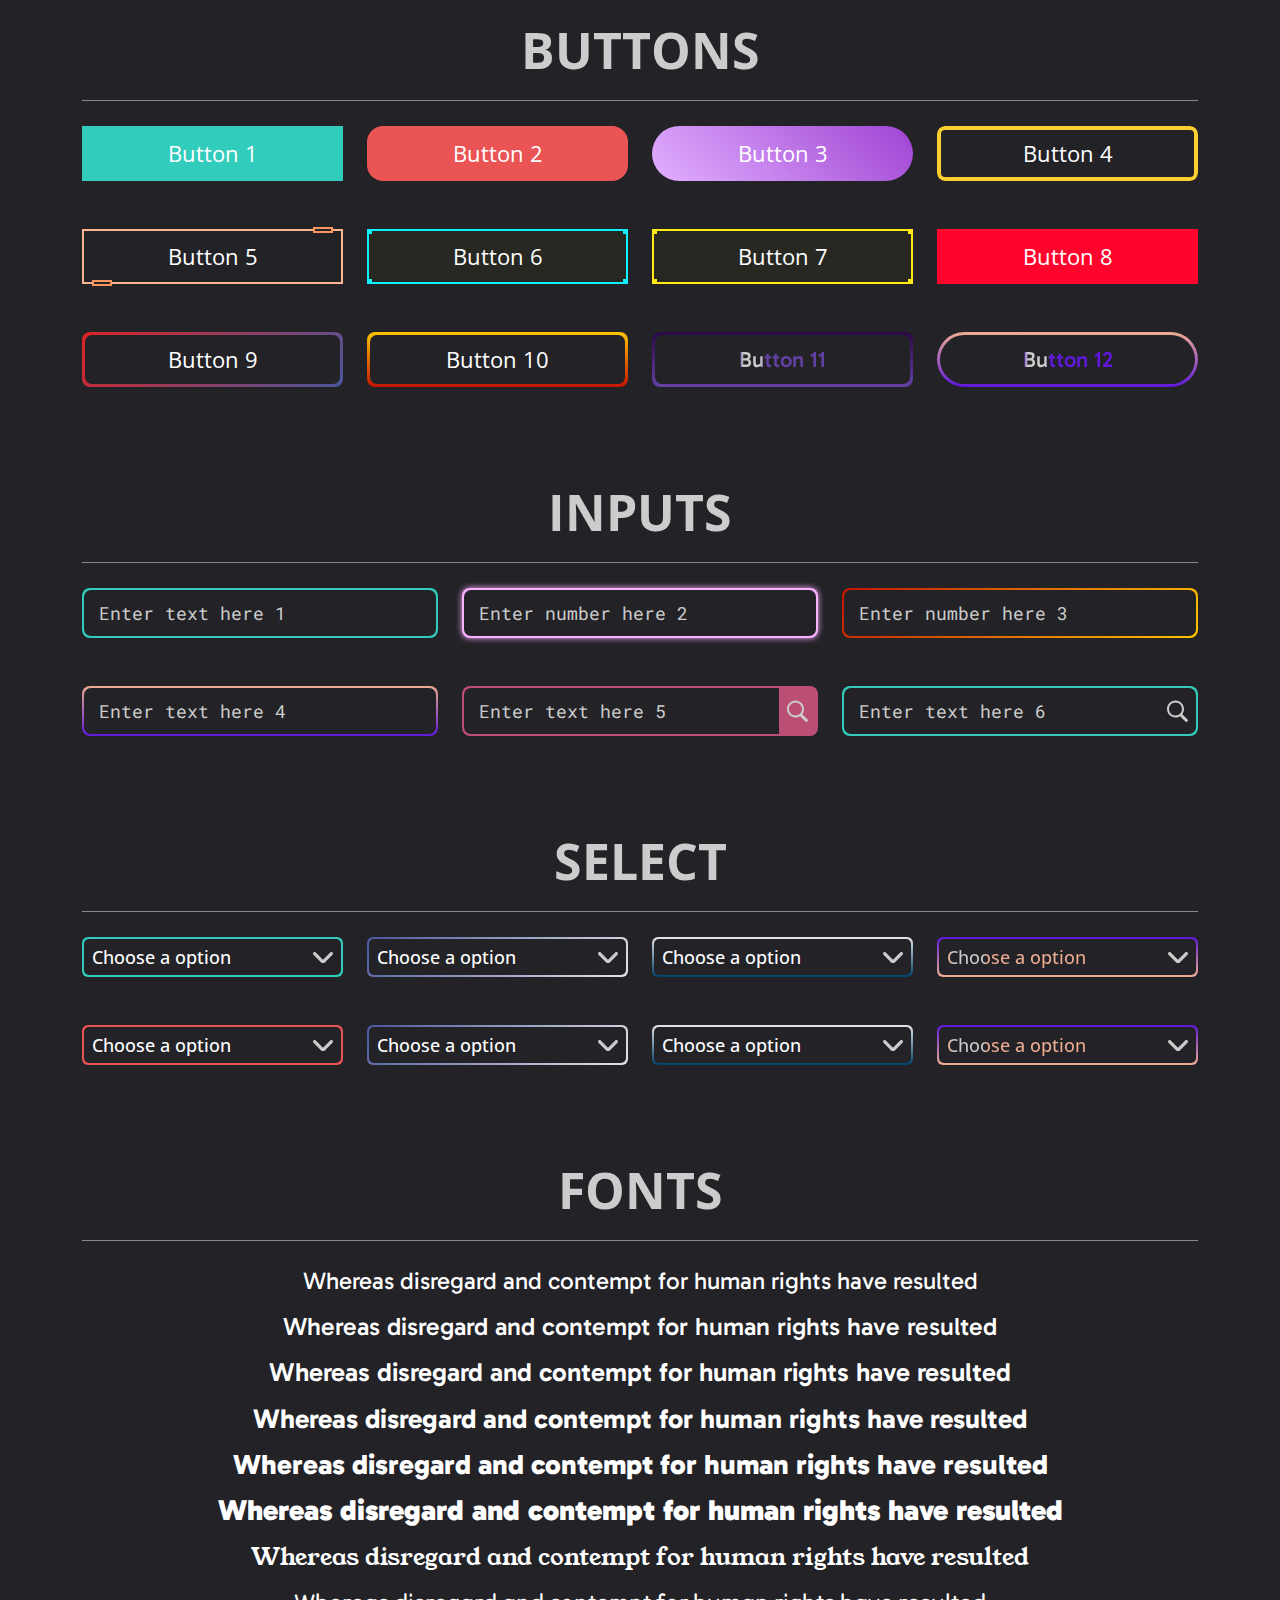
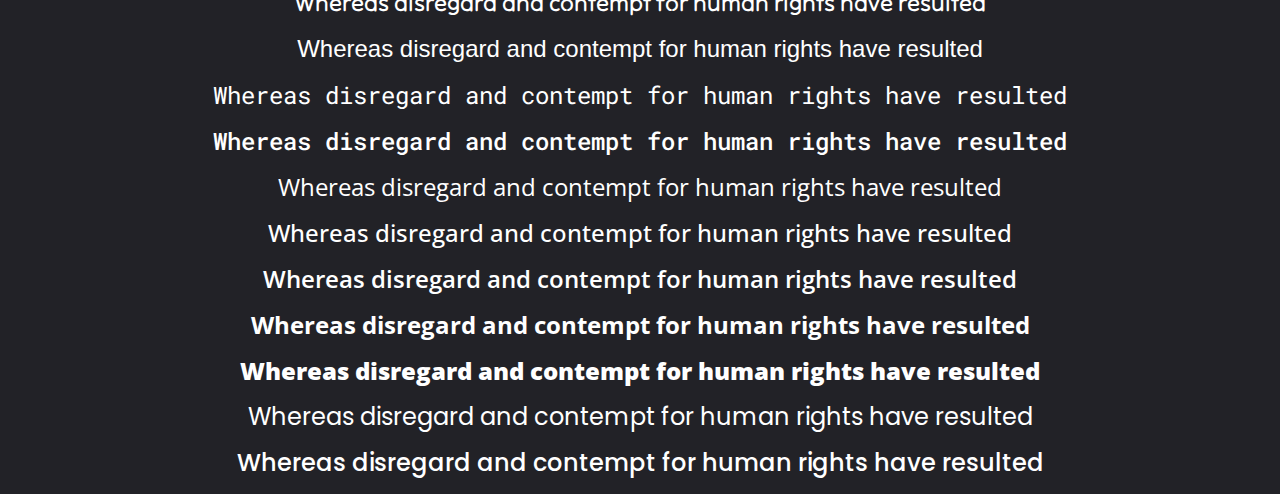
==== commit d8cf0725: "select option" ====
--- a/template/index.html
+++ b/template/index.html
@@ -166,6 +166,63 @@
                 </div>
               </div>
             </div>
+
+            <div class="col-12 col-md-4 col-lg-3">
+              <div class="select select-5">
+                <div class="select-head">
+                  <div class="select-selected">Choose a option</div>
+                  <div class="select-toggle"><svg width="512" height="298" viewBox="0 0 512 298.04"><path d="M12.08 70.78c-16.17-16.24-16.09-42.54.15-58.7 16.25-16.17 42.54-16.09 58.71.15L256 197.76 441.06 12.23c16.17-16.24 42.46-16.32 58.71-.15 16.24 16.16 16.32 42.46.15 58.7L285.27 285.96c-16.24 16.17-42.54 16.09-58.7-.15L12.08 70.78z"/></svg></div>
+                </div>
+                <div class="select-options normal">
+                  <div class="select-option">Option 1 <span><i></i></span></div>
+                  <div class="select-option">Option 2 <span><i></i></span></div>
+                  <div class="select-option">Option 3 <span><i></i></span></div>
+                  <div class="select-option">Option 4 <span><i></i></span></div>
+                </div>
+              </div>
+            </div>
+            <div class="col-12 col-md-4 col-lg-3">
+              <div class="select select-2">
+                <div class="select-head">
+                  <div class="select-selected">Choose a option</div>
+                  <div class="select-toggle"><svg width="512" height="298" viewBox="0 0 512 298.04"><path d="M12.08 70.78c-16.17-16.24-16.09-42.54.15-58.7 16.25-16.17 42.54-16.09 58.71.15L256 197.76 441.06 12.23c16.17-16.24 42.46-16.32 58.71-.15 16.24 16.16 16.32 42.46.15 58.7L285.27 285.96c-16.24 16.17-42.54 16.09-58.7-.15L12.08 70.78z"/></svg></div>
+                </div>
+                <div class="select-options collapse">
+                  <div class="select-option">Option 1 <svg width="800px" height="800px" fill="none" viewBox="0 -0.5 25 25" ><path d="M5.5 12.5L10.167 17L19.5 8" /></svg></div>
+                  <div class="select-option">Option 2 <svg width="800px" height="800px" fill="none" viewBox="0 -0.5 25 25" ><path d="M5.5 12.5L10.167 17L19.5 8" /></svg></div>
+                  <div class="select-option">Option 3 <svg width="800px" height="800px" fill="none" viewBox="0 -0.5 25 25" ><path d="M5.5 12.5L10.167 17L19.5 8" /></svg></div>
+                  <div class="select-option">Option 4 <svg width="800px" height="800px" fill="none" viewBox="0 -0.5 25 25" ><path d="M5.5 12.5L10.167 17L19.5 8" /></svg></div>
+                </div>
+              </div>
+            </div>
+            <div class="col-12 col-md-4 col-lg-3">
+              <div class="select select-3">
+                <div class="select-head">
+                  <div class="select-selected">Choose a option</div>
+                  <div class="select-toggle"><svg width="512" height="298" viewBox="0 0 512 298.04"><path d="M12.08 70.78c-16.17-16.24-16.09-42.54.15-58.7 16.25-16.17 42.54-16.09 58.71.15L256 197.76 441.06 12.23c16.17-16.24 42.46-16.32 58.71-.15 16.24 16.16 16.32 42.46.15 58.7L285.27 285.96c-16.24 16.17-42.54 16.09-58.7-.15L12.08 70.78z"/></svg></div>
+                </div>
+                <div class="select-options select-options-1 update">
+                  <div class="select-option">Option 1 <svg width="800px" height="800px" fill="none" viewBox="0 -0.5 25 25" ><path d="M5.5 12.5L10.167 17L19.5 8" /></svg></div>
+                  <div class="select-option">Option 2 <svg width="800px" height="800px" fill="none" viewBox="0 -0.5 25 25" ><path d="M5.5 12.5L10.167 17L19.5 8" /></svg></div>
+                  <div class="select-option">Option 3 <svg width="800px" height="800px" fill="none" viewBox="0 -0.5 25 25" ><path d="M5.5 12.5L10.167 17L19.5 8" /></svg></div>
+                  <div class="select-option">Option 4 <svg width="800px" height="800px" fill="none" viewBox="0 -0.5 25 25" ><path d="M5.5 12.5L10.167 17L19.5 8" /></svg></div>
+                </div>
+              </div>
+            </div>
+            <div class="col-12 col-md-4 col-lg-3">
+              <div class="select select-3 select-4">
+                <div class="select-head">
+                  <div class="select-selected">Choose a option</div>
+                  <div class="select-toggle"><svg width="512" height="298" viewBox="0 0 512 298.04"><path d="M12.08 70.78c-16.17-16.24-16.09-42.54.15-58.7 16.25-16.17 42.54-16.09 58.71.15L256 197.76 441.06 12.23c16.17-16.24 42.46-16.32 58.71-.15 16.24 16.16 16.32 42.46.15 58.7L285.27 285.96c-16.24 16.17-42.54 16.09-58.7-.15L12.08 70.78z"/></svg></div>
+                </div>
+                <div class="select-options select-options-2 update-collapse">
+                  <div class="select-option">Option 1 <svg width="800px" height="800px" fill="none" viewBox="0 -0.5 25 25" ><path d="M5.5 12.5L10.167 17L19.5 8" /></svg></div>
+                  <div class="select-option">Option 2 <svg width="800px" height="800px" fill="none" viewBox="0 -0.5 25 25" ><path d="M5.5 12.5L10.167 17L19.5 8" /></svg></div>
+                  <div class="select-option">Option 3 <svg width="800px" height="800px" fill="none" viewBox="0 -0.5 25 25" ><path d="M5.5 12.5L10.167 17L19.5 8" /></svg></div>
+                  <div class="select-option">Option 4 <svg width="800px" height="800px" fill="none" viewBox="0 -0.5 25 25" ><path d="M5.5 12.5L10.167 17L19.5 8" /></svg></div>
+                </div>
+              </div>
+            </div>
           </div>
         </div>
 
--- a/template/css/styles.css
+++ b/template/css/styles.css
@@ -612,6 +612,7 @@
     --bg : #222227;
     --duration: .4s;
     --svg-col : #ccc;
+    --check-col : #999;
 
     position: relative;
     display: block;
@@ -678,7 +679,10 @@
   }
   .select .select-options .select-option{
     position: relative;
-    display: block;
+    display: flex;
+    flex-direction:row;
+    justify-content:space-between;
+    align-items:center;
     color: var(--op-color);
     background: var(--bg);
     font: 400 16px/22px 'Open Sans', sans-serif;
@@ -694,10 +698,52 @@
     }
     &:hover{
       --op-color: var(--color);
+      --check-col: var(--color);
     }
-
-  }
-
+  }
+
+  .select .select-options .select-option span{
+    osition: relative;
+    display: flex;
+    flex-direction:row;
+    justify-content:center;
+    align-items:center;
+    background: #444;
+    border-radius: 50%;
+    height: 16px;
+    width: 16px;
+  }
+  .select .select-options .select-option span i{
+    position: relative;
+    display:block;
+    background:  var(--check-col);;
+    border-radius: 50%;
+    margin:0;
+    height: 10px;
+    width: 10px;
+  }
+  .select .select-options .select-option svg{
+    position: relative;
+    display:block;
+    background: #444;
+    border-radius: 50%;
+    margin:0;
+    height: 16px;
+    width: 16px;
+    stroke: var(--check-col);
+    stroke-width : 1.5px;
+    stroke-linecap : round;
+    stroke-linejoin : round;
+  }
+  .select .select-options.select-options-1 .select-option svg{
+    background: transparent;
+    border-radius: 0;
+    height: 20px;
+    width: 20px;
+  }
+  .select .select-options.select-options-2 .select-option svg{
+    border-radius: 0;
+  }
 
   .select.select-2{
     --c1 : #4A569D;
@@ -714,7 +760,7 @@
     background-image: linear-gradient(135deg,var(--c1), var(--c2));
   }
 
-  .select.select-4{
+  .select.select-3{
     --c1 : #00416A;
     --c2 : #E4E5E6;
     --border-color : var(--c1);
@@ -734,6 +780,7 @@
   .select.select-4{
     --c1 : #EEAD92;
     --c2 : #6018DC;
+    --border-color : var(--c1);
   }
   .select.select-4 .select-head .select-selected{
     --c3 : #ccc;
@@ -757,8 +804,23 @@
     }
   }
 
+  .select.select-5{
+    --border-color:  #EA5455;
+  }
+  .select.select-5 .select-options{
+    position: relative;
+    margin-top: 10px;
+  }
+
+
   .select .select-options .select-option.active{
     --op-color: var(--border-color);
+    --check-col: var(--border-color);
+  }
+  .select.select-2 .select-options .select-option.active,
+  .select.select-3 .select-options .select-option.active,
+  .select.select-4 .select-options .select-option.active{
+    --check-col: #49F965;
   }
   .select.show .select-options{
     display: block;
